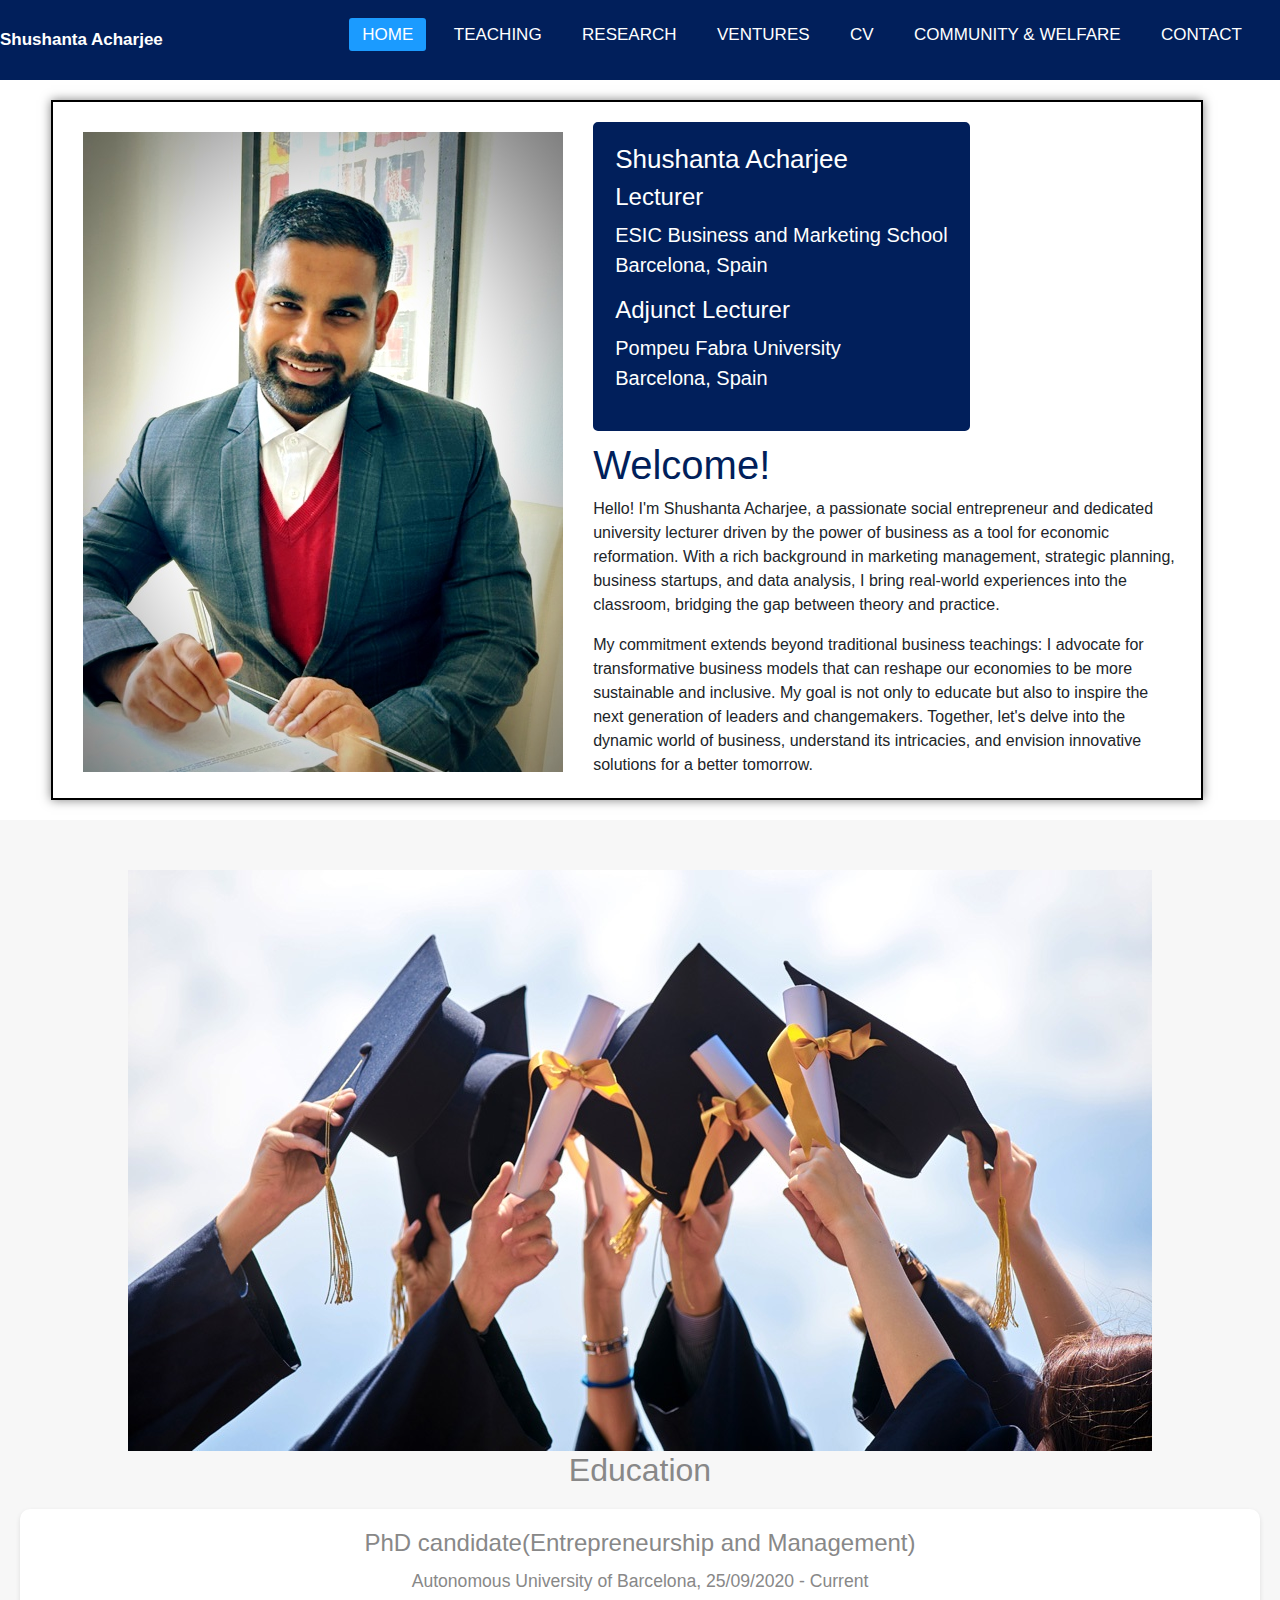
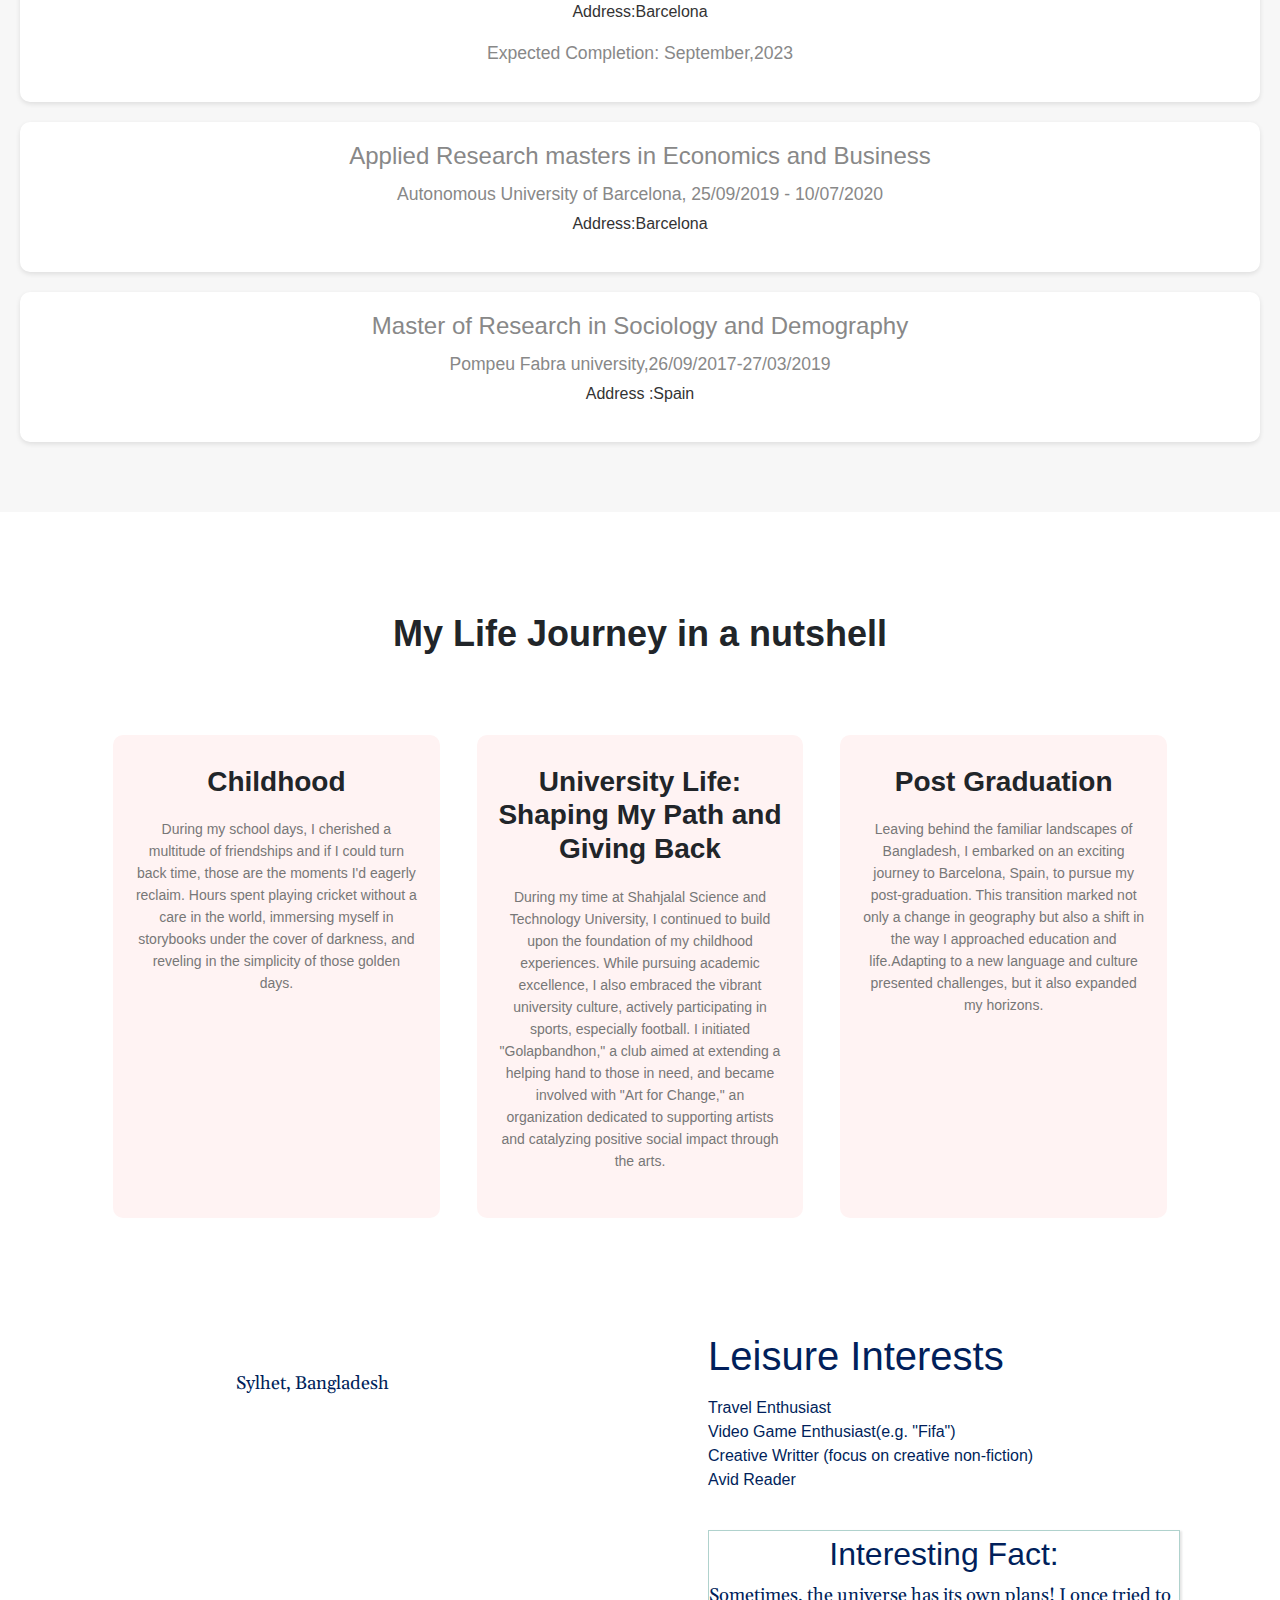
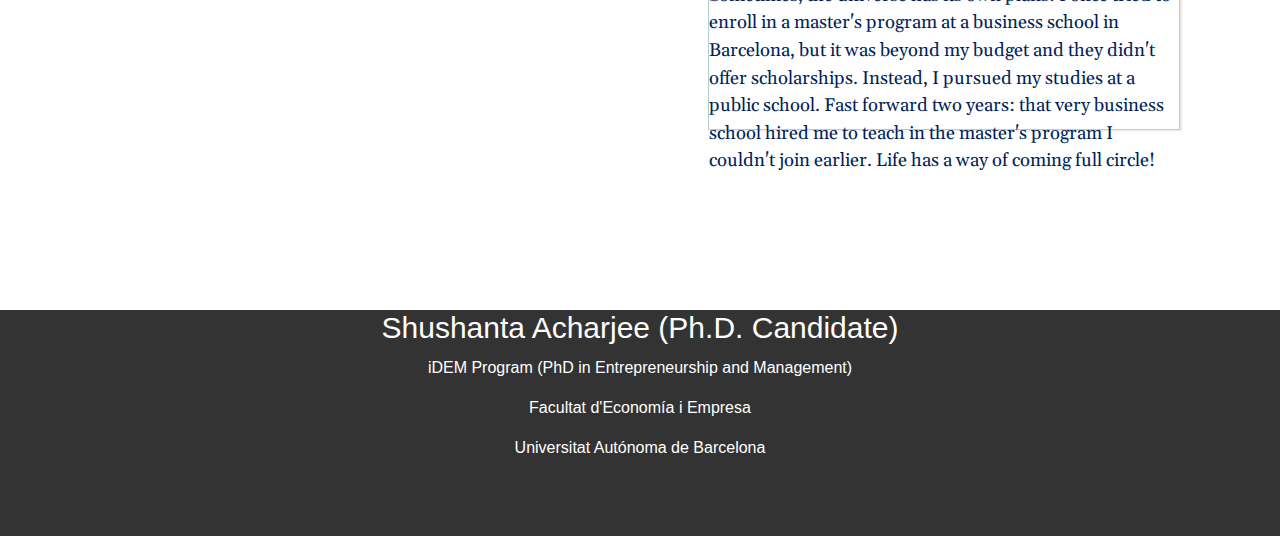
==== index.html @ a83ee779 "Update index.html" ====
<!DOCTYPE html>
<html lang="en">
<head>
    <meta charset="UTF-8">
    <meta name="viewport" content="width=device-width, initial-scale=1.0">
    <title>Shushanta Acharjee</title>
    <link rel="stylesheet" href="https://stackpath.bootstrapcdn.com/bootstrap/4.5.2/css/bootstrap.min.css">
    <link rel="stylesheet" href="style.css">
    <link rel="preconnect" href="https://fonts.googleapis.com">
    <link rel="preconnect" href="https://fonts.gstatic.com" crossorigin>
    <link href="https://fonts.googleapis.com/css2?family=Bona+Nova:ital@1&family=Gelasio:ital,wght@1,600&display=swap" rel="stylesheet">
<link rel="stylesheet" href="https://cdn.jsdelivr.net/npm/bootstrap@4.4.1/dist/css/bootstrap.min.css" integrity="sha384-Vkoo8x4CGsO3+Hhxv8T/Q5PaXtkKtu6ug5TOeNV6gBiFeWPGFN9MuhOf23Q9Ifjh" crossorigin="anonymous">
    <script src="https://kit.fontawesome.com/71258d5dfb.js" crossorigin="anonymous"></script>
</head>
<body>

     <nav>
         <input type="checkbox" id="check">
            <label for="check" class="checkbtn">
                <i class="fas fa-bars"></i>
            </label>
        <label class="logo">Shushanta Acharjee</label>
        <ul>
            <li><a class="active" href="#">HOME</a></li>
            <li><a href="teaching.html">TEACHING</a></li>
            <li><a href="research.html">RESEARCH</a></li>
            <li><a href="venture.html">VENTURES</a></li>
            <li><a href="cv.html">CV</a></li>
            <li><a href="community.html">COMMUNITY & WELFARE </a></li>
            <li><a href="contact.html">CONTACT</a></li>
        </ul>
    </nav>
    <section class="background-section">
      
      <div class="background-image">
        
      <img src="IMG_20230826_015116_767.jpg" >
    </div>
      <div class="background-text">
        <div class="intro-box">
          <h1>Shushanta Acharjee</h1>
          <div class="intro-box1">  <h2>Lecturer</h2>
            <p>ESIC Business and Marketing School<br>Barcelona, Spain</p></div>
            <div class="intro-box2">
              <h2>Adjunct Lecturer</h2>
            <p>Pompeu Fabra University<br>Barcelona, Spain</p>
            </div>
        
        </div>
    </div>
        <h1> <span>Welcome!</span> </h1>
        <p>Hello! I'm Shushanta Acharjee, a passionate social entrepreneur and dedicated university lecturer driven by the power of business as a tool for economic reformation. With a rich background in marketing management, strategic planning, business startups, and data analysis, I bring real-world experiences into the classroom, bridging the gap between theory and practice.
</p> <p>
          My commitment extends beyond traditional business teachings: I advocate for transformative business models that can reshape our economies to be more sustainable and inclusive. My goal is not only to educate but also to inspire the next generation of leaders and changemakers. Together, let's delve into the dynamic world of business, understand its intricacies, and envision innovative solutions for a better tomorrow.</p>
        
    </section>
     <section class="about">
      
      
    
    <section class="education-section">
        <div class="education-content">
          <div class="education-image">
            
            <img src="Graduation-061021.jpg" class="img-fluid" alt="Responsive image">
          </div>
          <div class="education-details">
            <h2>Education</h2>
            <div class="education-item">
                <h3>PhD candidate(Entrepreneurship and Management)</h3>
                <p class="education-details">Autonomous University of Barcelona, 25/09/2020 - Current</p>
                <p class="education-description">Address:Barcelona</Address></p>
                <p>Expected Completion: September,2023</p>
              </div>
            <div class="education-item">
              <h3>Applied Research masters in Economics and Business</h3>
              <p class="education-details">Autonomous University of Barcelona, 25/09/2019 - 10/07/2020</p>
              <p class="education-description">Address:Barcelona</p>
            </div>
            <div class="education-item">
              <h3>Master of Research in Sociology and Demography</h3>
              <p class="education-details">Pompeu Fabra university,26/09/2017-27/03/2019</p>
              <p class="education-description">Address :Spain</p>
            </div>
          </div>
        </div>
      </section>
     <section class="course">
        <h1>My Life Journey in a nutshell</h1>
        <p></p>
  
        <div class="row">
          <div class="course-col">
            <h3>Childhood</h3>
            <p>During my school days, I cherished a multitude of friendships and if I could turn back time, those are the moments I'd eagerly reclaim. Hours spent playing cricket without a care in the world, immersing myself in storybooks under the cover of darkness, and reveling in the simplicity of those golden days.</p>
          </div>
          <div class="course-col">
            <h3>University Life: Shaping My Path and Giving Back</h3>
            <p>During my time at Shahjalal Science and Technology University, I continued to build upon the foundation of my childhood experiences. While pursuing academic excellence, I also embraced the vibrant university culture, actively participating in sports, especially football. I initiated "Golapbandhon," a club aimed at extending a helping hand to those in need, and became involved with "Art for Change," an organization dedicated to supporting artists and catalyzing positive social impact through the arts.</p>
          </div>
          <div class="course-col">
            <h3>Post Graduation</h3>
            <p>Leaving behind the familiar landscapes of Bangladesh, I embarked on an exciting journey to Barcelona, Spain, to pursue my post-graduation. This transition marked not only a change in geography but also a shift in the way I approached education and life.Adapting to a new language and culture presented challenges, but it also expanded my horizons.</p>
          </div>
        </div>
    </section>   
      <section class="section1">
        <div class="leisure-image">
                    <figure>
            <img src="istockphoto-1483304260-612x612.jpg" alt="">
            <figcaption>Sylhet, Bangladesh </figcaption>
        </figure>
        </div>
       
        
        <div class="leisure-interest">
            <div class="container">
                <div class="row">
                  <div class="leisure-list">
                    <h1>Leisure Interests</h1>
                    <p>
                      <ol>
                        <li>Travel Enthusiast</li>
                        <li>Video Game Enthusiast(e.g. "Fifa")</li>
                        <li>Creative Writter (focus on creative non-fiction)</li>

                        <li>Avid Reader</li>
                    </ol>
                    </p>
                    
                  
                  </div>
                    
                </div>
                <div class="row">
                    <div class="interesting-fact">
                        <h2>Interesting Fact:</h2>
                        <p>

Sometimes, the universe has its own plans!
I once tried to enroll in a master's program at a business school in Barcelona, but it was beyond my budget and they didn't offer scholarships. Instead, I pursued my studies at a public school. Fast forward two years: that very business school hired me to teach in the master's program I couldn't join earlier. Life has a way of coming full circle!</p>
                    </div>
                </div>
            </div>
        </div>

    </section>
  <footer>
    <div>
        <h1>Shushanta Acharjee (Ph.D. Candidate)</h1>
        <div class="footer-text">
            <p>iDEM Program (PhD in Entrepreneurship and Management)</p>
            <p>Facultat d'Economía i Empresa</p>  
            <p>Universitat Autónoma de Barcelona</p> 
            <p></p>
        </div>
        <div class="footer-icon">
            <a href="https://www.facebook.com/susanto.acharjee"><i class="fab fa-facebook"></i></a>
            <a href="#"><i class="fab fa-instagram"></i></a>
            <a href="https://twitter.com/shushantaA60070?t=M2-MYhTbvVpZzKh-IruY0Q&s=08"><i class="fab fa-twitter"></i></a>
            <a href="https://www.linkedin.com/in/shushanta-acharjee-47b461118/"><i class="fab fa-linkedin"></i></a>
        </div>
    </div>
</footer>

      
</body>
</html>
---- style.css ----
*{
  padding: 0;
  margin: 0;
  text-decoration: none;
  list-style: none;
  box-sizing: border-box;
}
body{
  font-family: montserrat;
}

.leisure-image figcaption {
  font-family: 'Gelasio', serif; font-size: 1.15em; color: #011f5b;
}
nav{
  background:  #011f5b;
  height: 80px;
  width: 100%;

}
label.logo{
  color: white;
  font-size: 17px;
  line-height: 80px;
  padding-left: 0 80px ;
  font-weight: bold;


}
nav ul{
  float: right;
  margin-right: 20px;
}
nav ul li{
  display: inline-block;
  line-height: 70px;
  margin:0 5px;
}
nav ul li a{
  color: white;
  font-size: 17px;
  padding: 7px 13px ;
  border-radius: 3px;
  text-transform: uppercase;
}
a.active,a:hover{
  background: #1b9bff;
  transition: .5s;

}
.checkbtn{
  font-size: 30px;
  color: white;
  float: right;
}
.checkbtn{
  font-size: 30px;
  color: white;
  float: right;
  line-height: 80px;
  margin-right: 40px;
  cursor: pointer;
  display: none;
}
#check{
  display: none;

}
@media (max-width: 952px){
  label.logo{
      font-size: 18px;
      padding-left: 13px;
  }
  nav ul li a{
      font-size: 16px;
      
  }
}
@media (max-width:858px){
.checkbtn{
  display: block;

}
ul{
  position: fixed;
  width: 100%;
  height: 100vh;
  background: #2c3e50;
  top: 80px;
  left: -100%;
  text-align: center;
  transform: all .5s;

}

nav ul li{
  display: block;

}
nav ul li a{
  font-size: 20px;

}
a:hover,a.active{
  background: none;
  color: #0082e6;
}
#check:checked ~ul{
  left:0;
}

}

.background-section {
max-width: 90%;
height: 700px;
padding: 20px;
margin: 0% 4%;
margin-top: 20px;
margin-bottom: 20px;
box-shadow: 0px 0px 10px rgba(0, 0, 0, 0.5);
border: 2px solid black;
}
.background-text{
padding-left: 10px;
margin-left: 10px;
font-size: 24px;
  font-family:Arial, Helvetica, sans-serif;
}
span{
color: #011f5b;
}
.background-image{
float: left;
padding: 10px;
padding-right: 30px;
}
.background-image img{
max-width: 100%;
height: auto;
}
.cv-button {
margin-top: 20px;
display: inline-block;
margin-left: 150px;
padding: 10px 20px;
background-color: #1b9bff;
color: white;
border: none;
border-radius: 5px;
font-size: 16px;
text-decoration: none;
transition: background-color 0.3s ease-in-out;
}
.container1{
display: flex;
flex-direction: column;
align-items: center;
}

.cv-button:hover {
background-color: #1470c8;
}
@media(max-width: 860px){
.background-image{
  float: none;
  display: flex;
  justify-content: center;
  align-items: center;
  margin-left: 50px;
}
.background-section {
  height: auto;
}
  .background-image img{
width: 900px;

}
.cv-button{
  display: inline-block;
  margin: 0 auto;
}
.background-text p{
  font-size: 18px;
}
.background-text h1{
  font-size: 21px;
}
}
.course{
  width: 80%;
  margin: auto;
  text-align: center;
  padding-top: 100px;
}
.course h1{
  font-size: 36px;
  font-weight: 600;
}
.course p{
  color: #777;
  font-size: 14px;
  font-weight: 300;
  line-height: 22px;
  padding: 10px;
}
.row{
  margin-top: 5%;
  display: flex;
  justify-content: space-between;

}
.course-col{
  flex-basis: 31%;
  background: #fff3f3;
  border-radius: 10px;
  margin-bottom: 5%;
  padding: 20px 12px;
  box-sizing: border-box;
  transition: 0.5s;
}
.course-col h3{
  text-align: center;
  font-weight: 600;
  margin: 10px 0;
}
.course-col:hover{
  box-shadow: 0 0 20px 0px rgba(0,0,0,0.2);

}

@media(max-width: 700px){
  .row{
    flex-direction: column;
  }
}


/* Style the education section */
.education-section {
  background-color: #f7f7f7;
  padding: 50px 0;
  text-align: center;
}

.education-item {
  background-color: #ffffff;
  border-radius: 10px;
  box-shadow: 0 2px 5px rgba(0, 0, 0, 0.1);
  margin: 20px;
  padding: 20px;
}

.education-item h3 {
  font-size: 1.5rem;
  margin-bottom: 10px;
}

.education-details {
  font-size: 1.1rem;
  color: #888;
  margin-bottom: 5px;
}

.education-description {
  font-size: 1rem;
  color: #333;
}

@media screen and (max-width: 768px) {
  .education-content {
    flex-direction: column;
    align-items: center;
  }

 


.education-details {
  text-align: center;
}
}
.section1 {
background-image: url(bg.1.png);
background-position: relative;
background-size: cover;
height: 600px;
}

.leisure-interest {
float: right;
width: 40%;
color: #011f5b;
margin-top: 20px;
padding: 20px;
margin-right: 80px;
}

.leisure-image {
width: 624px;
height: 386px;
float: left;
margin-top: 60px;
/*overflow: hidden;*/
text-align: center;
}

.leisure-image img {
width: 100%;
height: auto;
padding-right: 20px;
margin: 20px;
}

.interesting-fact {
color: #011f5b;
background: transparent;
border: 1px solid #b0d2cd;
width: 600px;
height: 200px;
box-sizing: border-box;
box-shadow: 2px 1px 2px rgba(0, 0, 0, 0.1);
}

.interesting-fact h2 {
text-align: center;
margin-top: 4px;
}

.interesting-fact p {
font-family: 'Gelasio', serif;
font-size: 1.15em;
}

@media (max-width: 768px) {
.leisure-image {
  width: 100%;
  height: auto;
  margin-top: 20px;
}

.leisure-image img {
  width: 100%;
  height: auto;
  padding-right: 0;
  margin: 0;
}

.leisure-interest {
  width: 100%;
  float: none;
  margin-top: 20px;
  padding: 20px;
  margin-right: 0;
}
.leisure-list{
  width: 100%;
  margin-top: 20px;
  padding: 20px;
  height: auto;
}
.leisure-list ul li{
  font-size: 24px;
}



.interesting-fact {
  width: 400px;
  margin-top: 20px;
  padding: 20px;
  height:auto;
}
}
/* Add your existing CSS here */

/* Media queries for responsiveness */
@media screen and (max-width: 768px) {
.section1 {
    height: auto;
}

.leisure-interest {
    float: none;
    width: 100%;
    margin: 20px 0;
    padding: 10px;
}

.leisure-image {
    float: none;
    width: 100%;
    margin-top: 20px;
    text-align: center;
}

.leisure-image img {
    width: 100%;
    height: auto;
}
.leisure-list{
  height: 200px;
  width: 100%;
  display: block;
}


.interesting-fact {
    width: 100%;
    height: auto;
}
}
.about-me{
width: 100%;
}
.about-me h1{
text-align: center;
font-size: 40px;
color:#2b9ec2;
text-transform: uppercase;
letter-spacing: 1.5px;
margin-top: 50px;
}
.about-me h1::after{
content: "";
height: 5px;
width: 200px;
background-color: #1470c8;
border-radius: 10px;
display: block;
margin:auto;
}
.wrapper{
padding: 0px 60px;

}
.content{
width: 60%;
float: left;
text-align:left;
padding: 0px 30px;
}
.image-section{
width: 40%;
float: right;
padding: 0px 30px;
}
.image-section img{
max-width: 100%;
height: auto;
}
.content .button{
margin-top: 40px;
margin-bottom: 50px;
}
.content .button a{
color: #fff;
background-color: #2b9ec2;
border: 1px solid #2b9ec2;
padding: 10px 35px;
text-decoration: none;
letter-spacing: 1px;
font-size: 22px;
text-transform: uppercase;

}
.content .button a:hover{
background-color: #fff;
color: #2b9ec2;
}

.content h3{

letter-spacing: 1px;

}

@media screen and (max-width:900px) {
.about-me{
  width: 100%;
  padding-top: 20px
}
.about-me h1{
  font-size: 32px;
}
.content{
  width: 100%;
  float: none;
}
.content .button{
  margin-top: 30px;
  text-align: center;
}
.content .button a{
  padding: 8px 25px;
   font-size: 10px;
}
.image-section{
  float: none;
  width: 100%;
}
 .content h3{
  font-size: 24px;
  text-align:left;
  
  font-size: 1rem;
  font-weight:normal;
}
}
footer{
width: 100%;
background-color: #333;
margin-top: 40px;

}
footer h1{
font-size: 30px;
text-align: center;
color: white;
margin-top: 30px;
}
.footer-text p{
text-align: center;
color: white;
margin-top: 10px;
}
.footer-icon{
align-items: center;
margin:0 auto;
position: relative;
margin-left: 42%;

}
.footer-icon i{
  font-size: 40px;
  color: #fff;
  position: relative;
  padding-right: 10px;
}
.footer-icon i:hover {
color: #ff9900; /* Change the color on hover */
}
@media(max-width:768px) {
.footer-icon{
  padding-right: 2px;
  margin-left: 30%;
  
} 
  footer h1{
      font-size:27px;
      margin-left:6px;
  }
.footer-text p{
  font-size: 20px;
}
}
.intro-box {
  position: relative;
  display: inline-block;
  padding: 20px;
  background-color:#011f5b;
  border: 2px solid #011f5b;
  border-radius: 5px;
  font-size: 24px;
  color: #fff;
  max-width:100%;
  overflow: hidden;
  white-space: normal;
  transform-origin: right center;
  animation: slide-in 2s ease-in-out forwards;
}
.intro-box h1{
  font-size: 26px;
}
.intro-box p{
  font-size: 20px;
}
.intro-box h2{
  font-size: 24px;
}

@keyframes slide-in {
  0% {
    transform: translateX(80%);
  }
  100% {
    transform: translateX(0);
  }
}
@media screen and (max-width:768px){
  .intro-box{
    padding: 4px 20px;
     z-index: -1;
     height: 200px;
    ;
  }

  .intro-box h1{
    font-size: 22px;
  }
  .intro-box p{
    font-size: 18px;
  }
  .intro-box h2{
    font-size: 20px;
  }
}
.background-image img:hover{
  opacity: 80%;
}
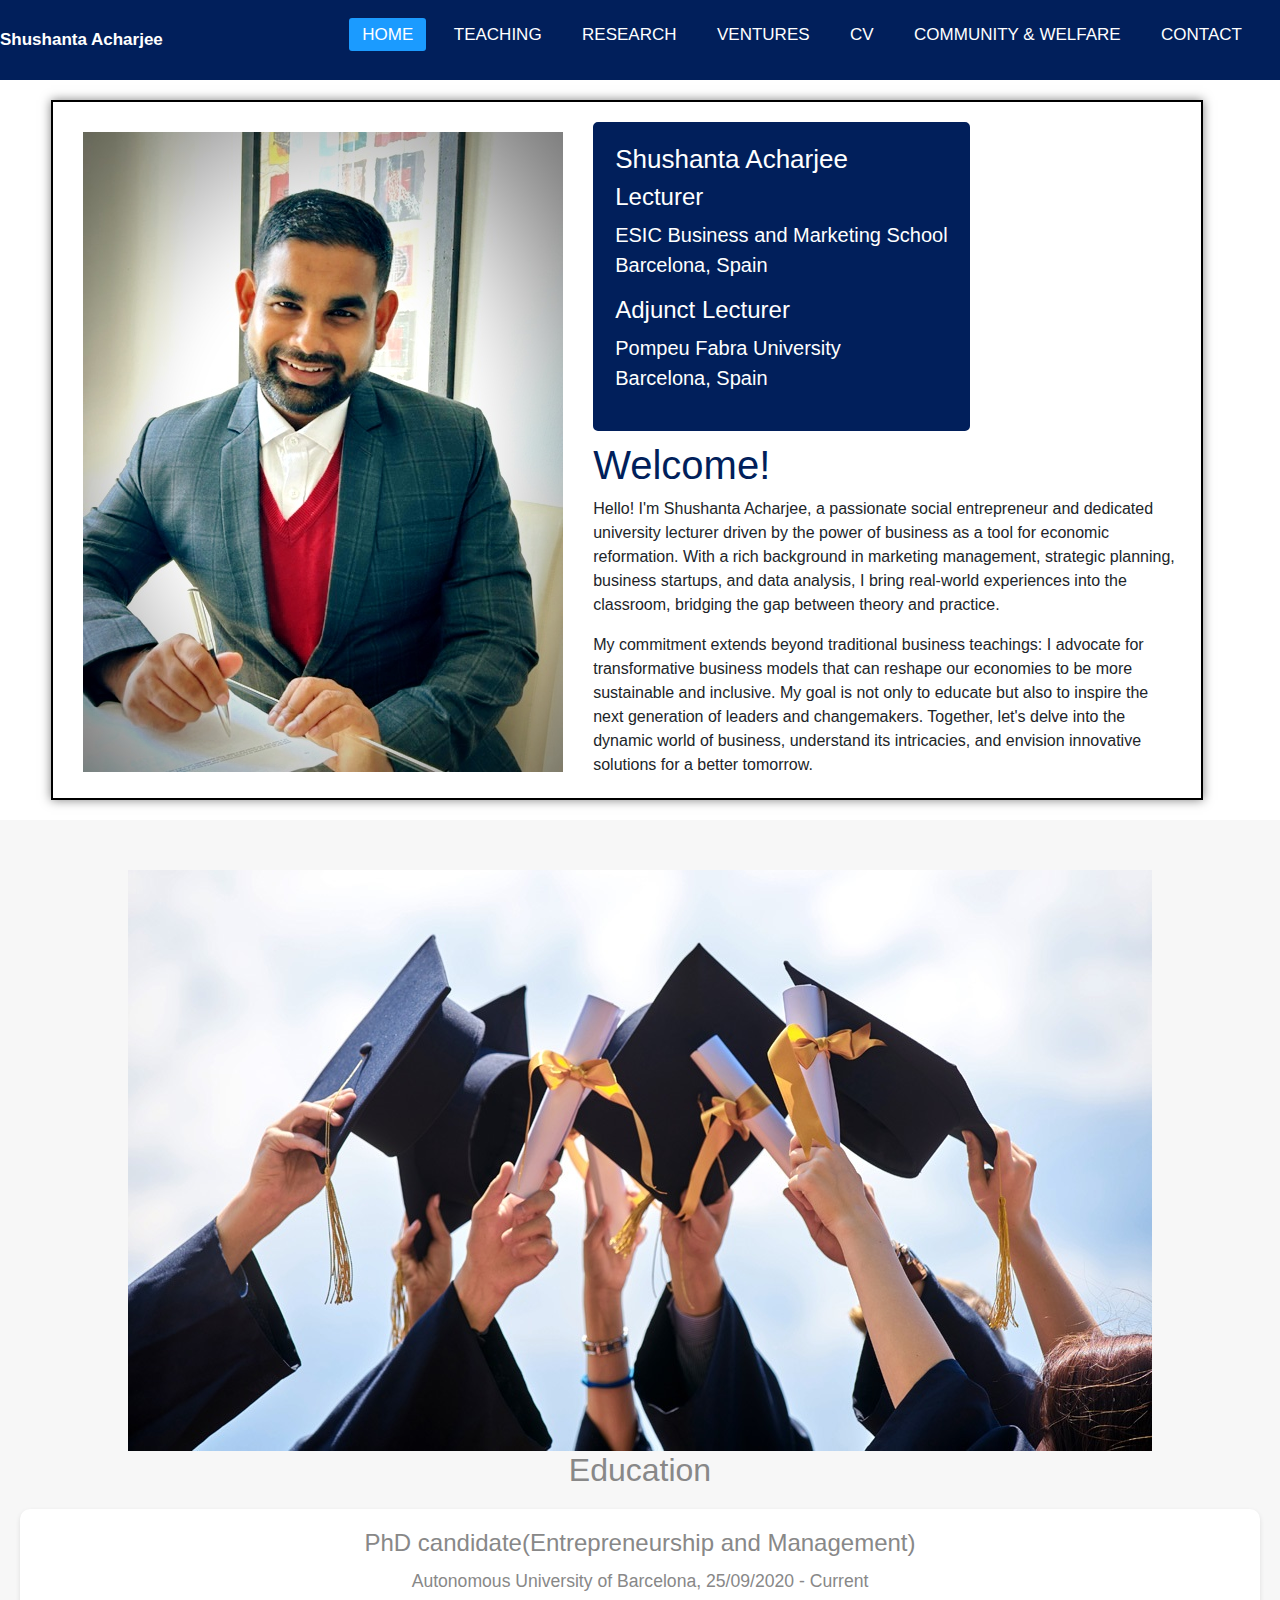
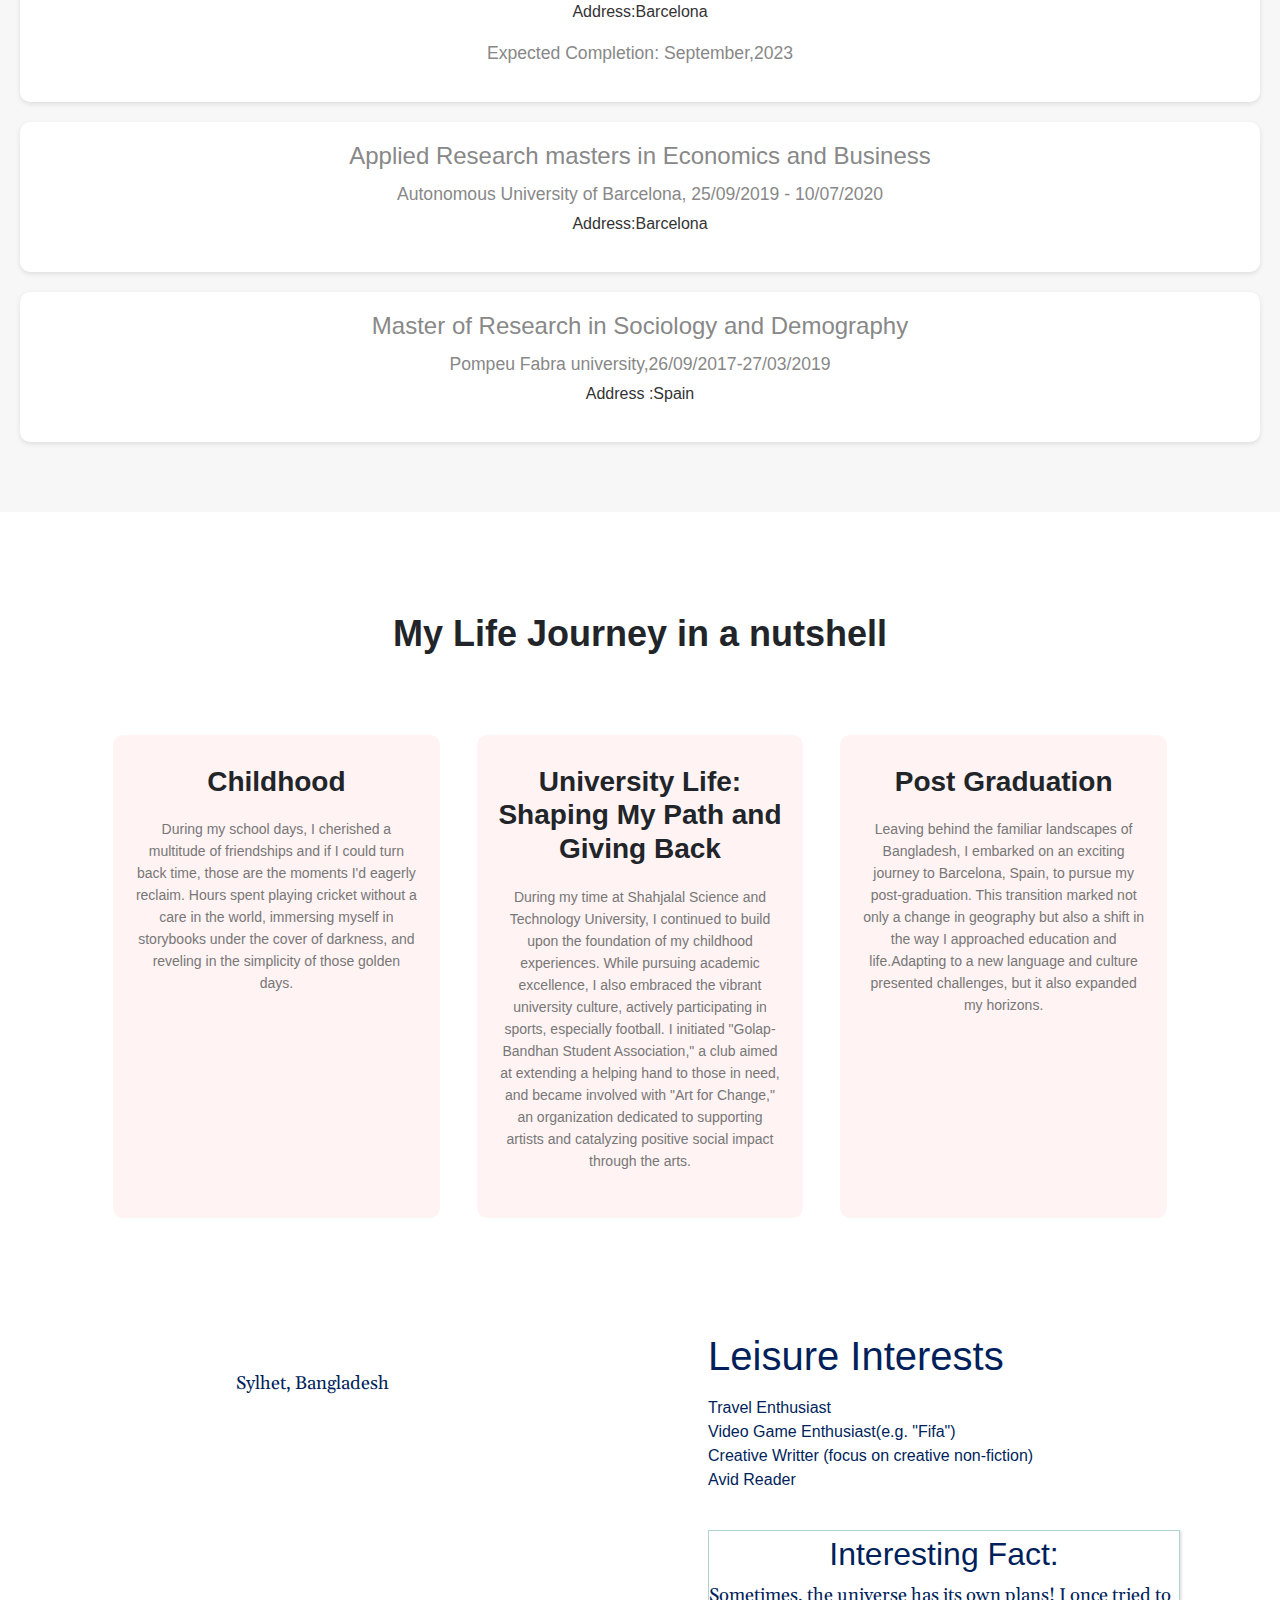
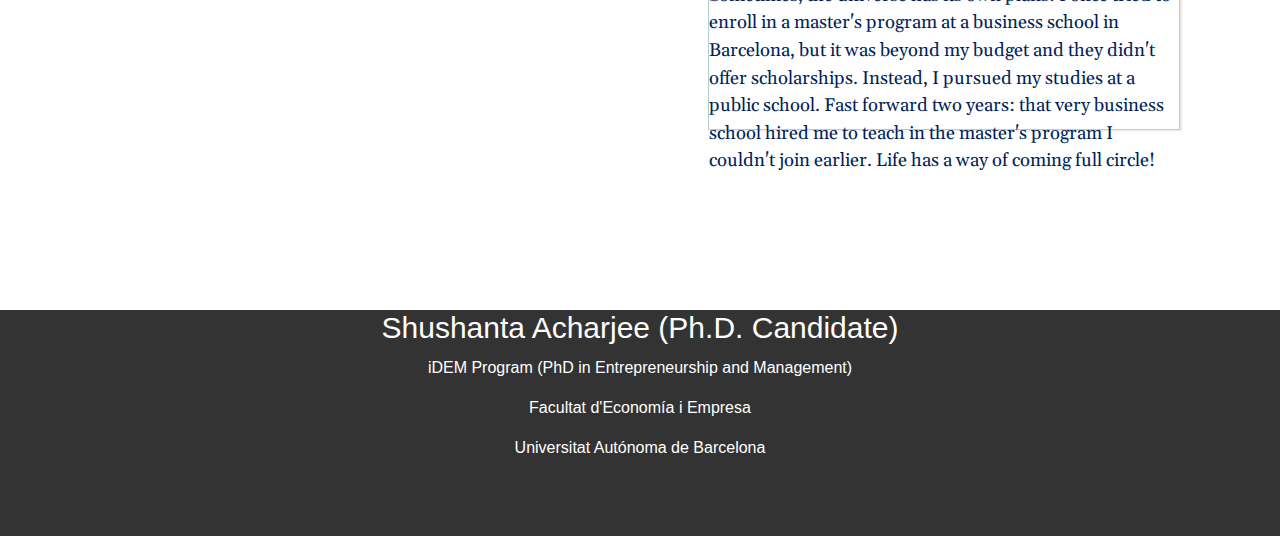
==== commit a14e0e60: "Update index.html" ====
--- a/index.html
+++ b/index.html
@@ -96,7 +96,7 @@
           </div>
           <div class="course-col">
             <h3>University Life: Shaping My Path and Giving Back</h3>
-            <p>During my time at Shahjalal Science and Technology University, I continued to build upon the foundation of my childhood experiences. While pursuing academic excellence, I also embraced the vibrant university culture, actively participating in sports, especially football. I initiated "Golapbandhon," a club aimed at extending a helping hand to those in need, and became involved with "Art for Change," an organization dedicated to supporting artists and catalyzing positive social impact through the arts.</p>
+            <p>During my time at Shahjalal Science and Technology University, I continued to build upon the foundation of my childhood experiences. While pursuing academic excellence, I also embraced the vibrant university culture, actively participating in sports, especially football. I initiated "Golap-Bandhan Student Association," a club aimed at extending a helping hand to those in need, and became involved with "Art for Change," an organization dedicated to supporting artists and catalyzing positive social impact through the arts.</p>
           </div>
           <div class="course-col">
             <h3>Post Graduation</h3>
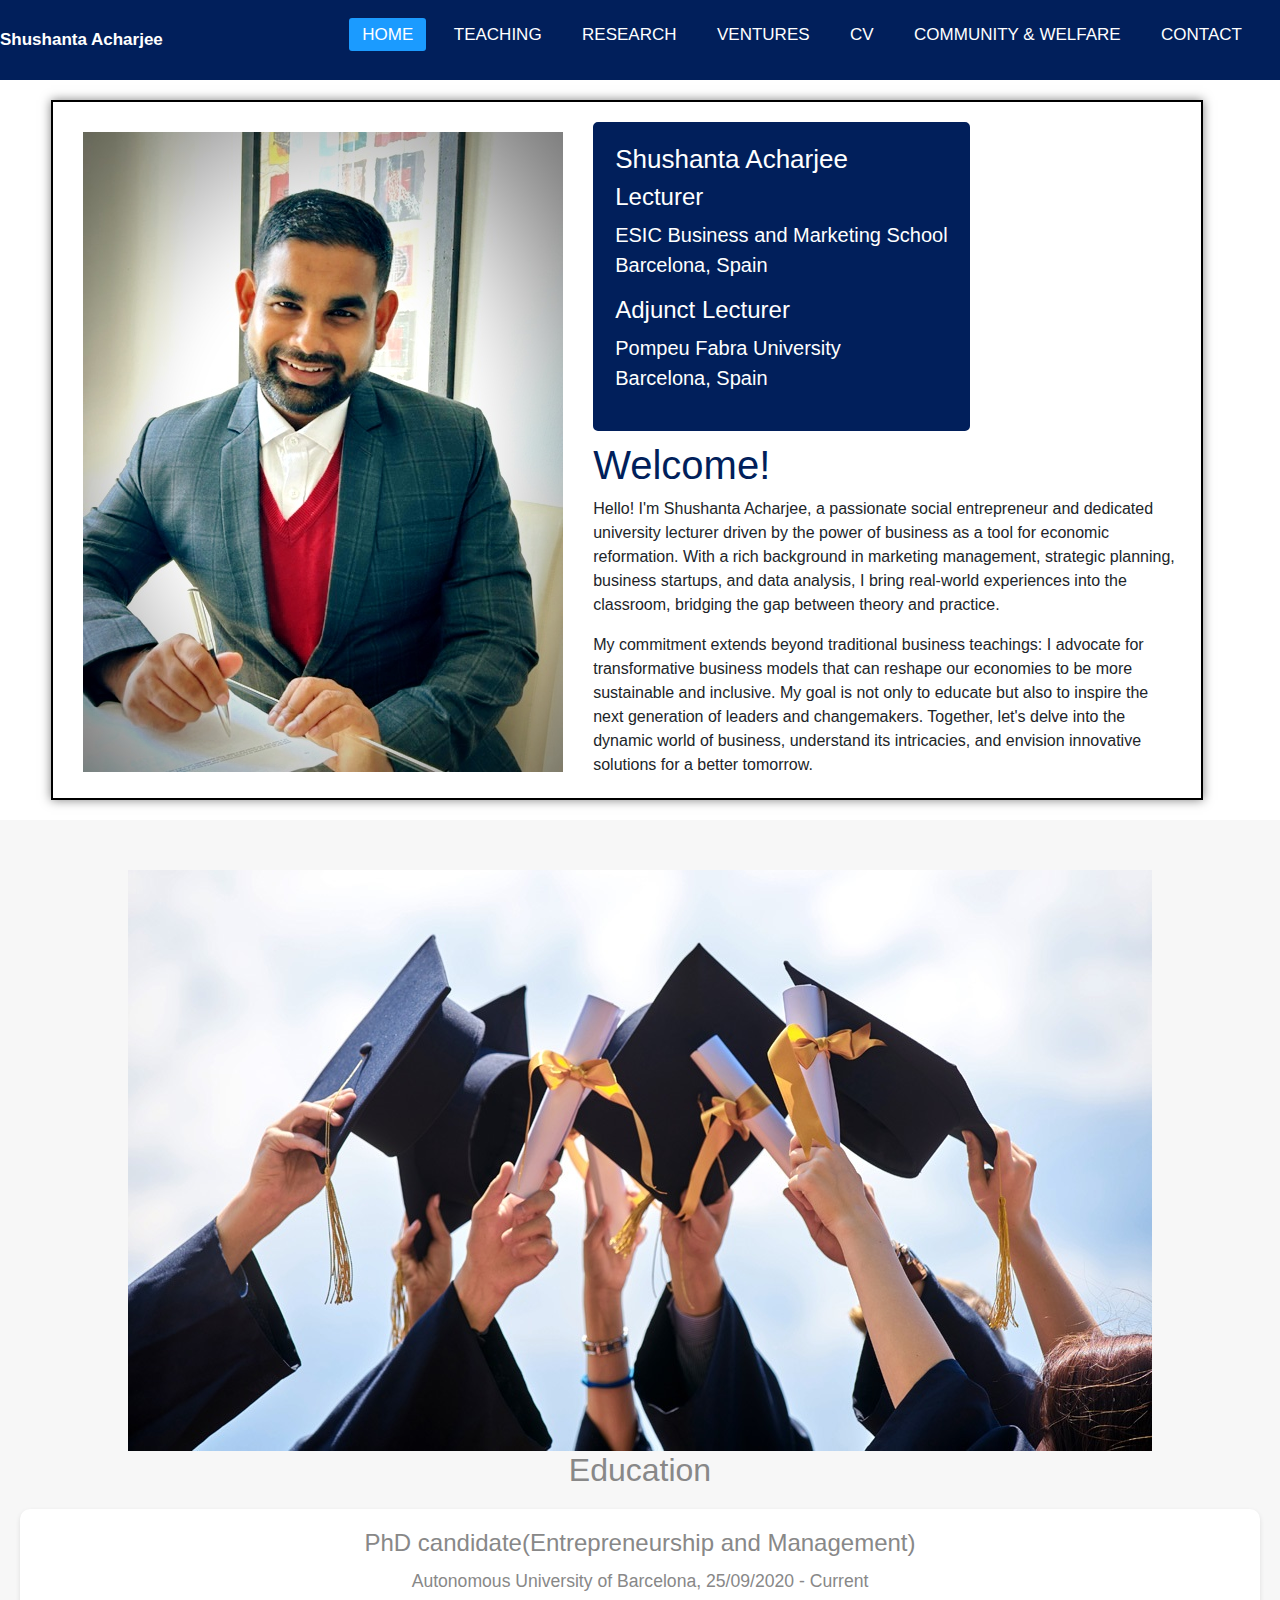
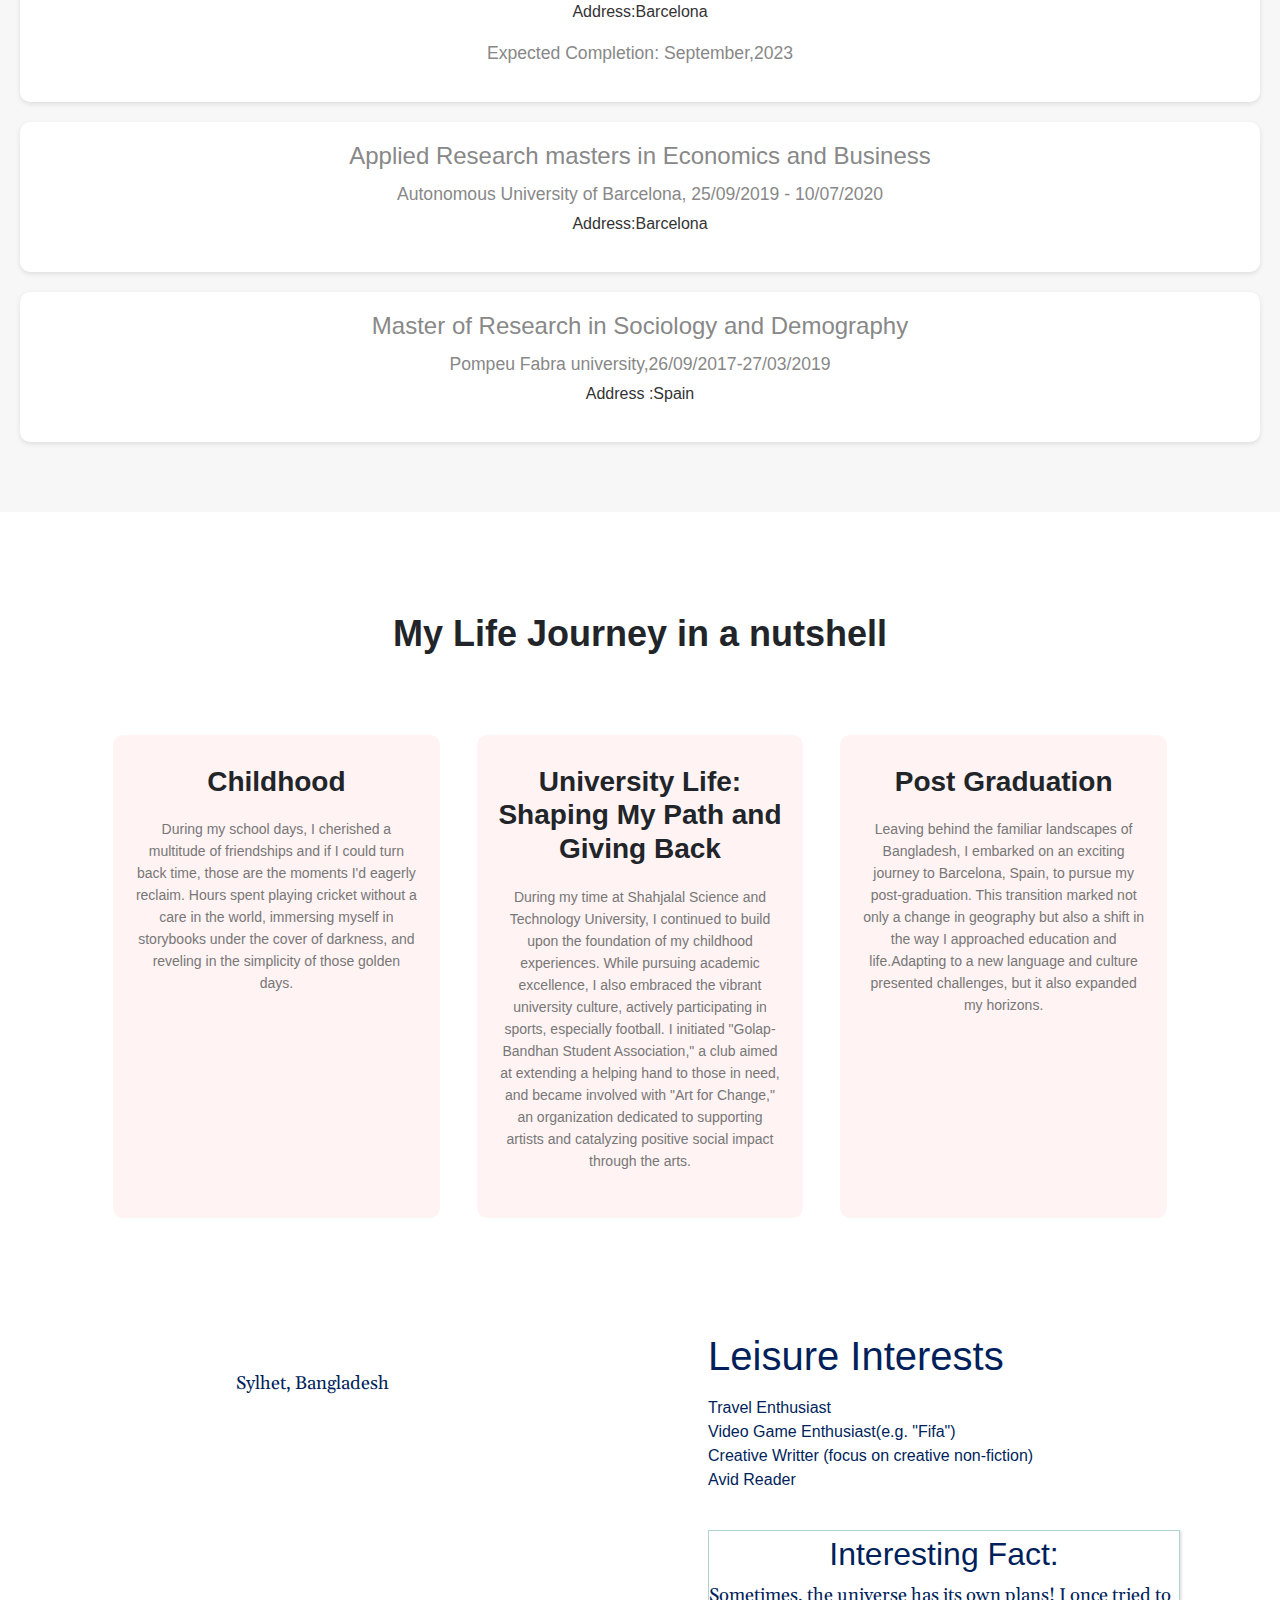
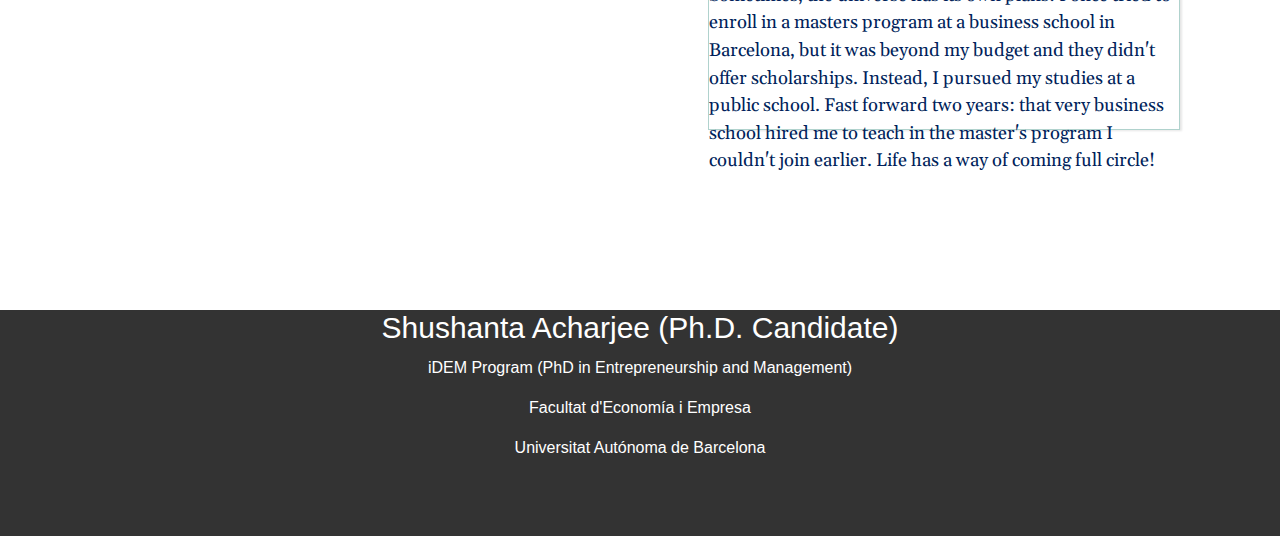
==== commit 738c5b91: "Update index.html" ====
--- a/index.html
+++ b/index.html
@@ -138,7 +138,7 @@
                         <p>
 
 Sometimes, the universe has its own plans!
-I once tried to enroll in a master's program at a business school in Barcelona, but it was beyond my budget and they didn't offer scholarships. Instead, I pursued my studies at a public school. Fast forward two years: that very business school hired me to teach in the master's program I couldn't join earlier. Life has a way of coming full circle!</p>
+I once tried to enroll in a masters program at a business school in Barcelona, but it was beyond my budget and they didn't offer scholarships. Instead, I pursued my studies at a public school. Fast forward two years: that very business school hired me to teach in the master's program I couldn't join earlier. Life has a way of coming full circle!</p>
                     </div>
                 </div>
             </div>
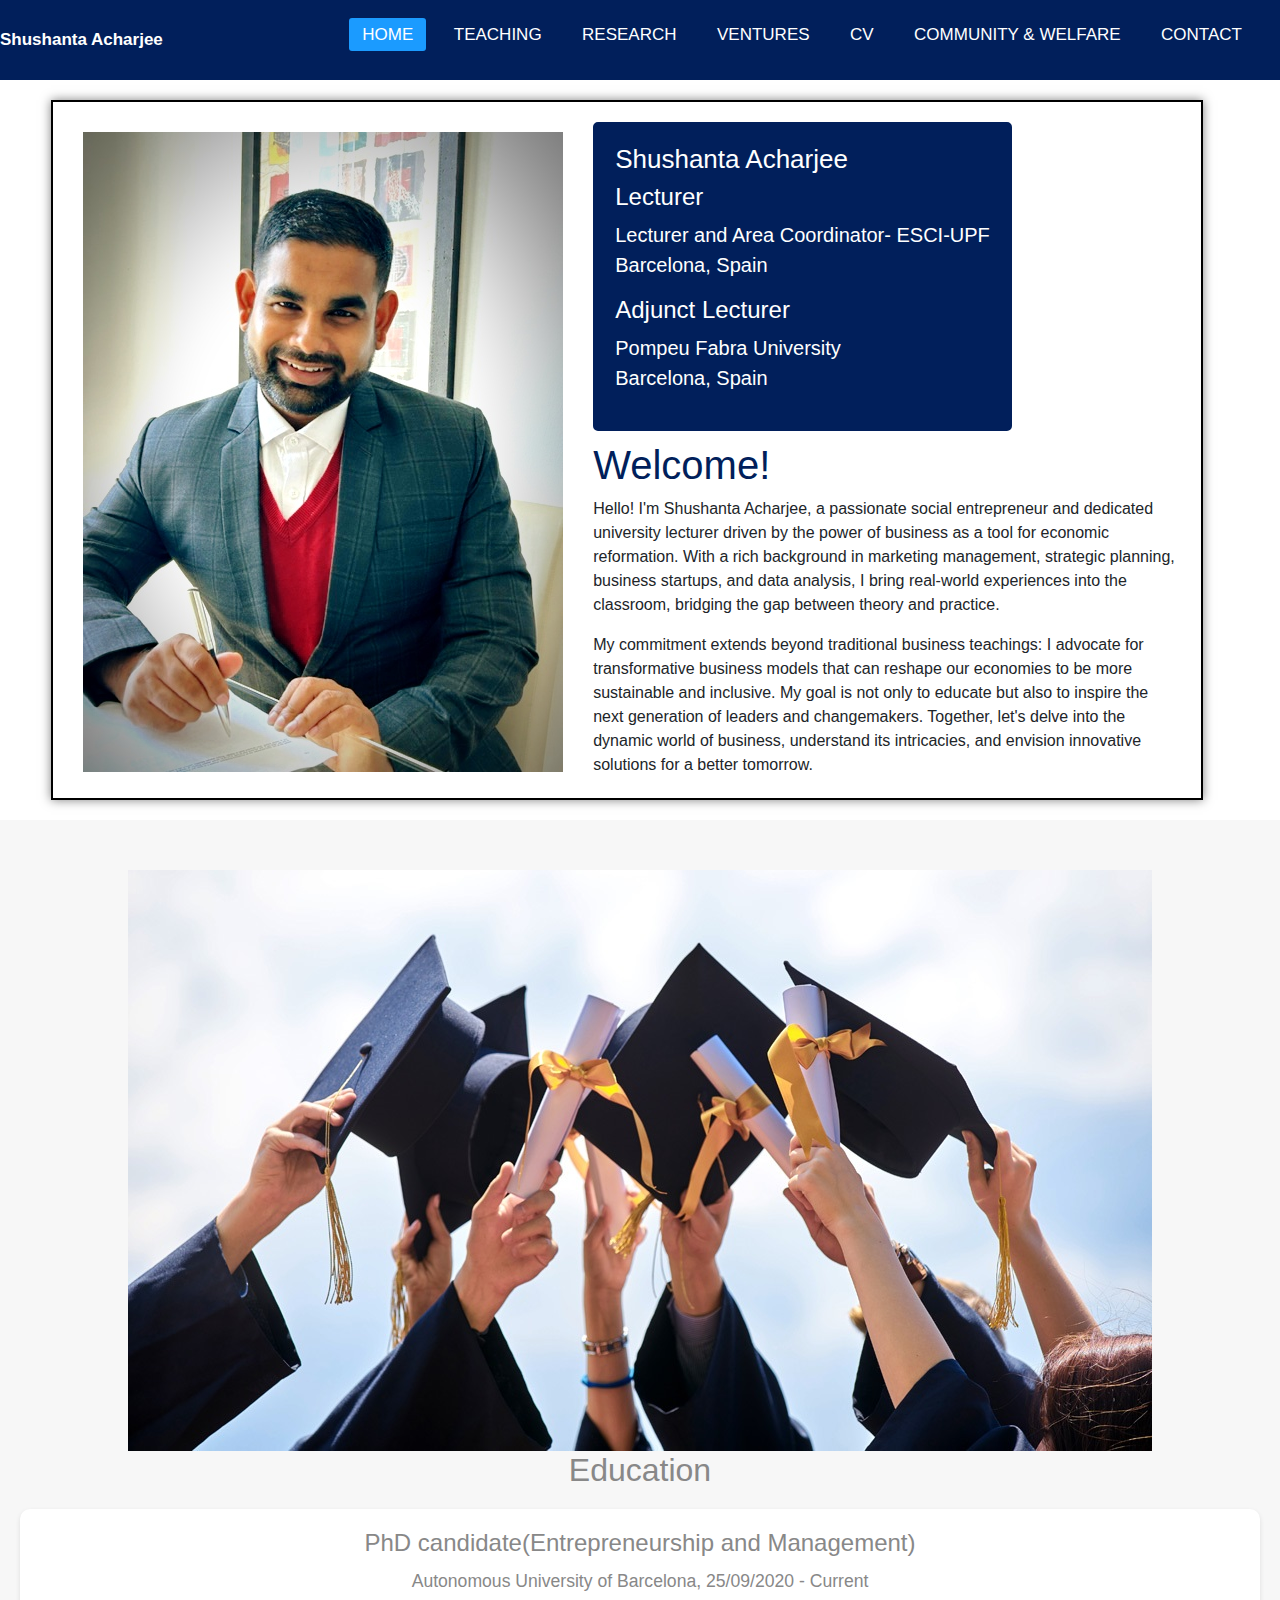
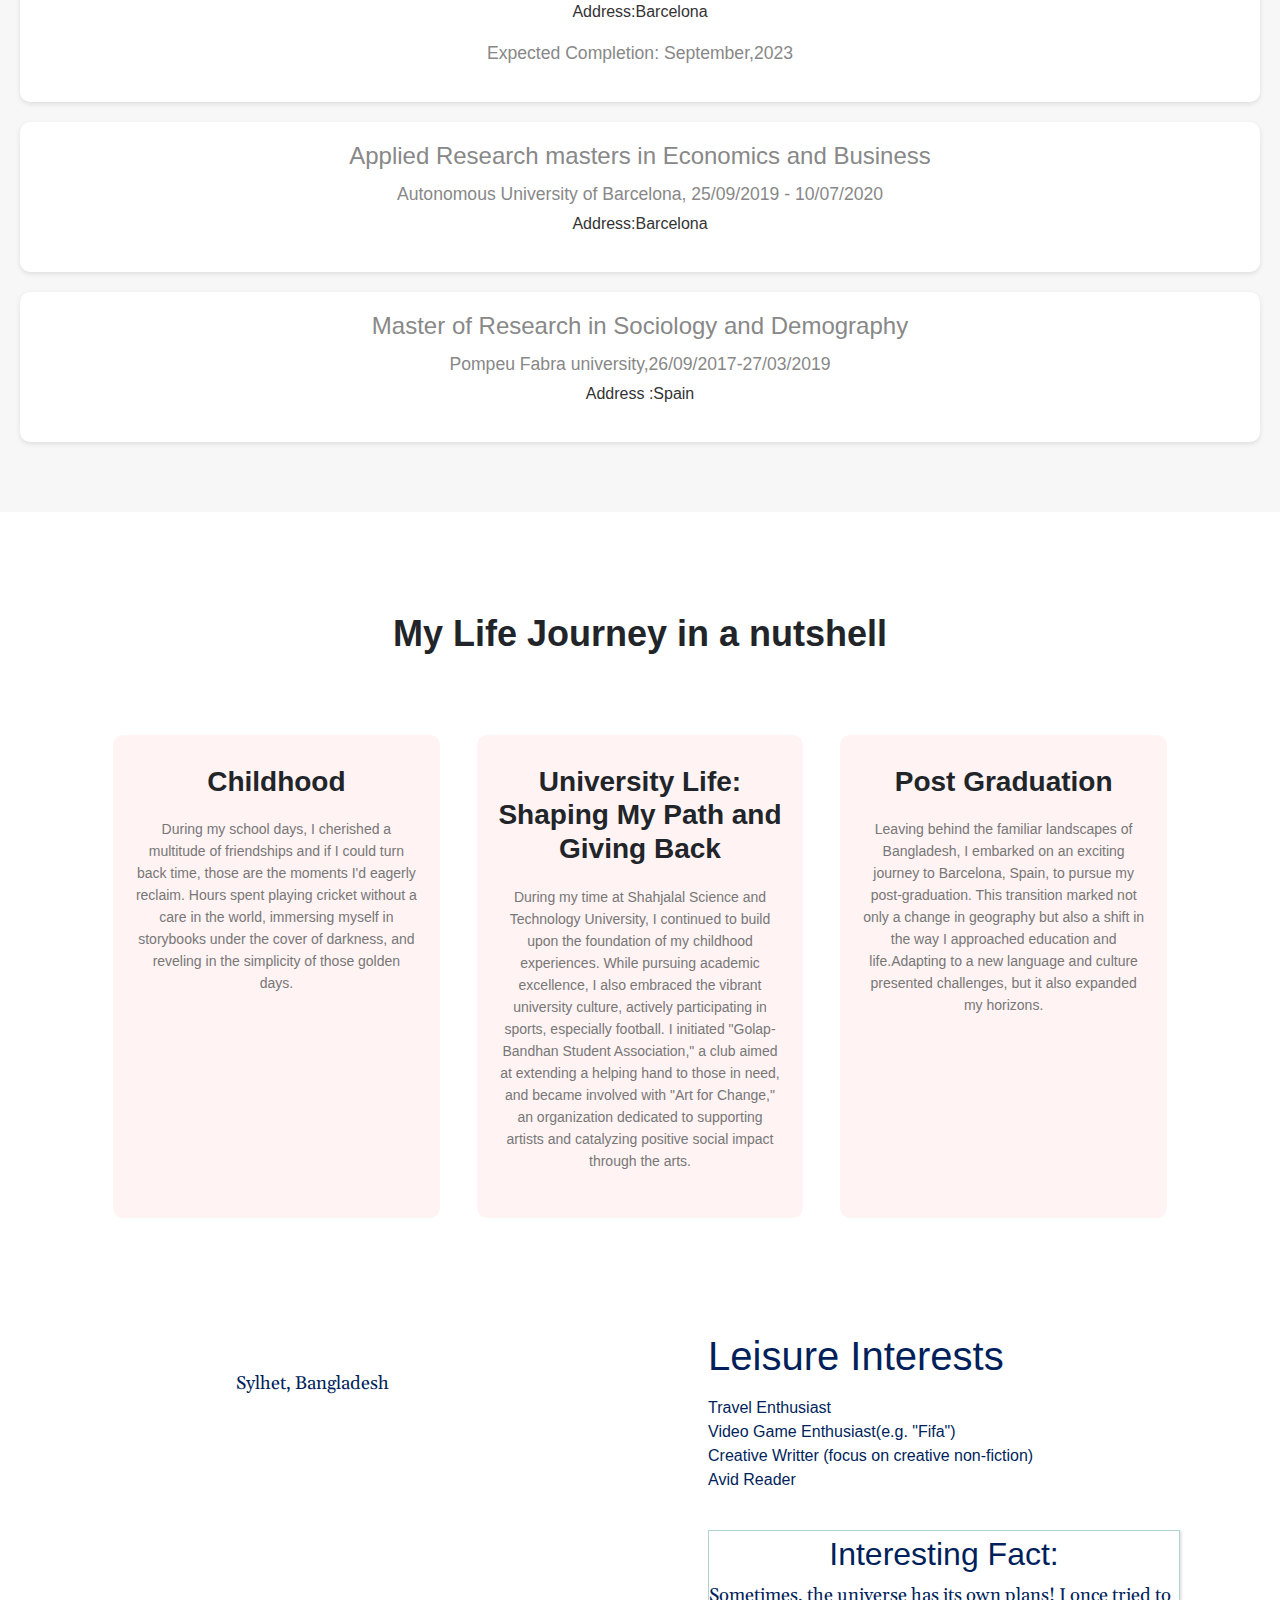
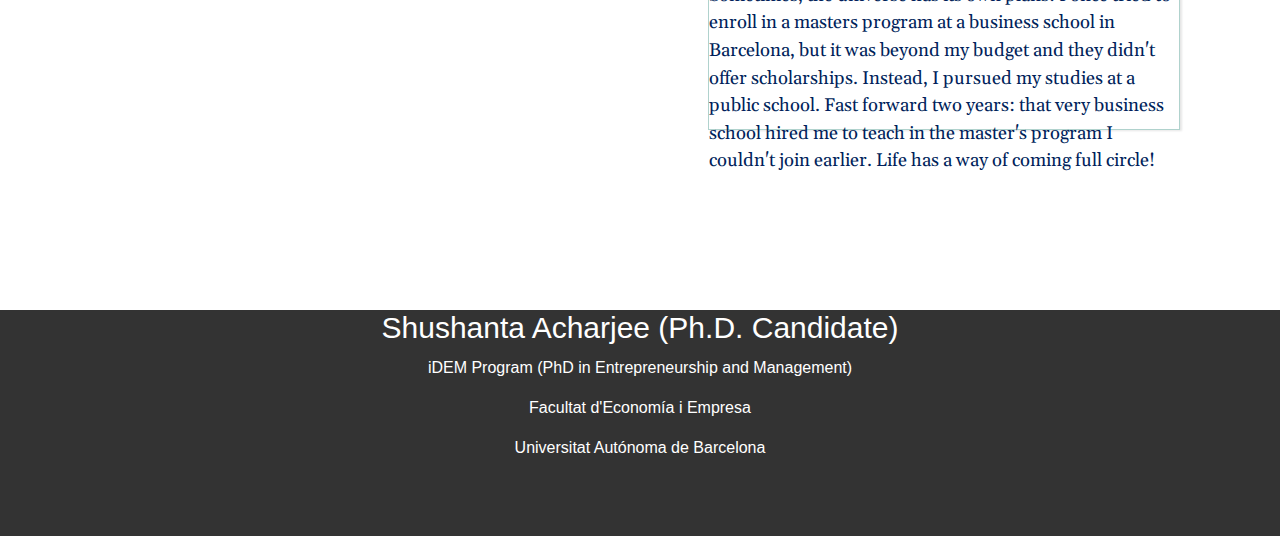
==== commit ae810b08: "Update index.html" ====
--- a/index.html
+++ b/index.html
@@ -40,7 +40,7 @@
         <div class="intro-box">
           <h1>Shushanta Acharjee</h1>
           <div class="intro-box1">  <h2>Lecturer</h2>
-            <p>ESIC Business and Marketing School<br>Barcelona, Spain</p></div>
+            <p>Lecturer and Area Coordinator- ESCI-UPF<br>Barcelona, Spain</p></div>
             <div class="intro-box2">
               <h2>Adjunct Lecturer</h2>
             <p>Pompeu Fabra University<br>Barcelona, Spain</p>
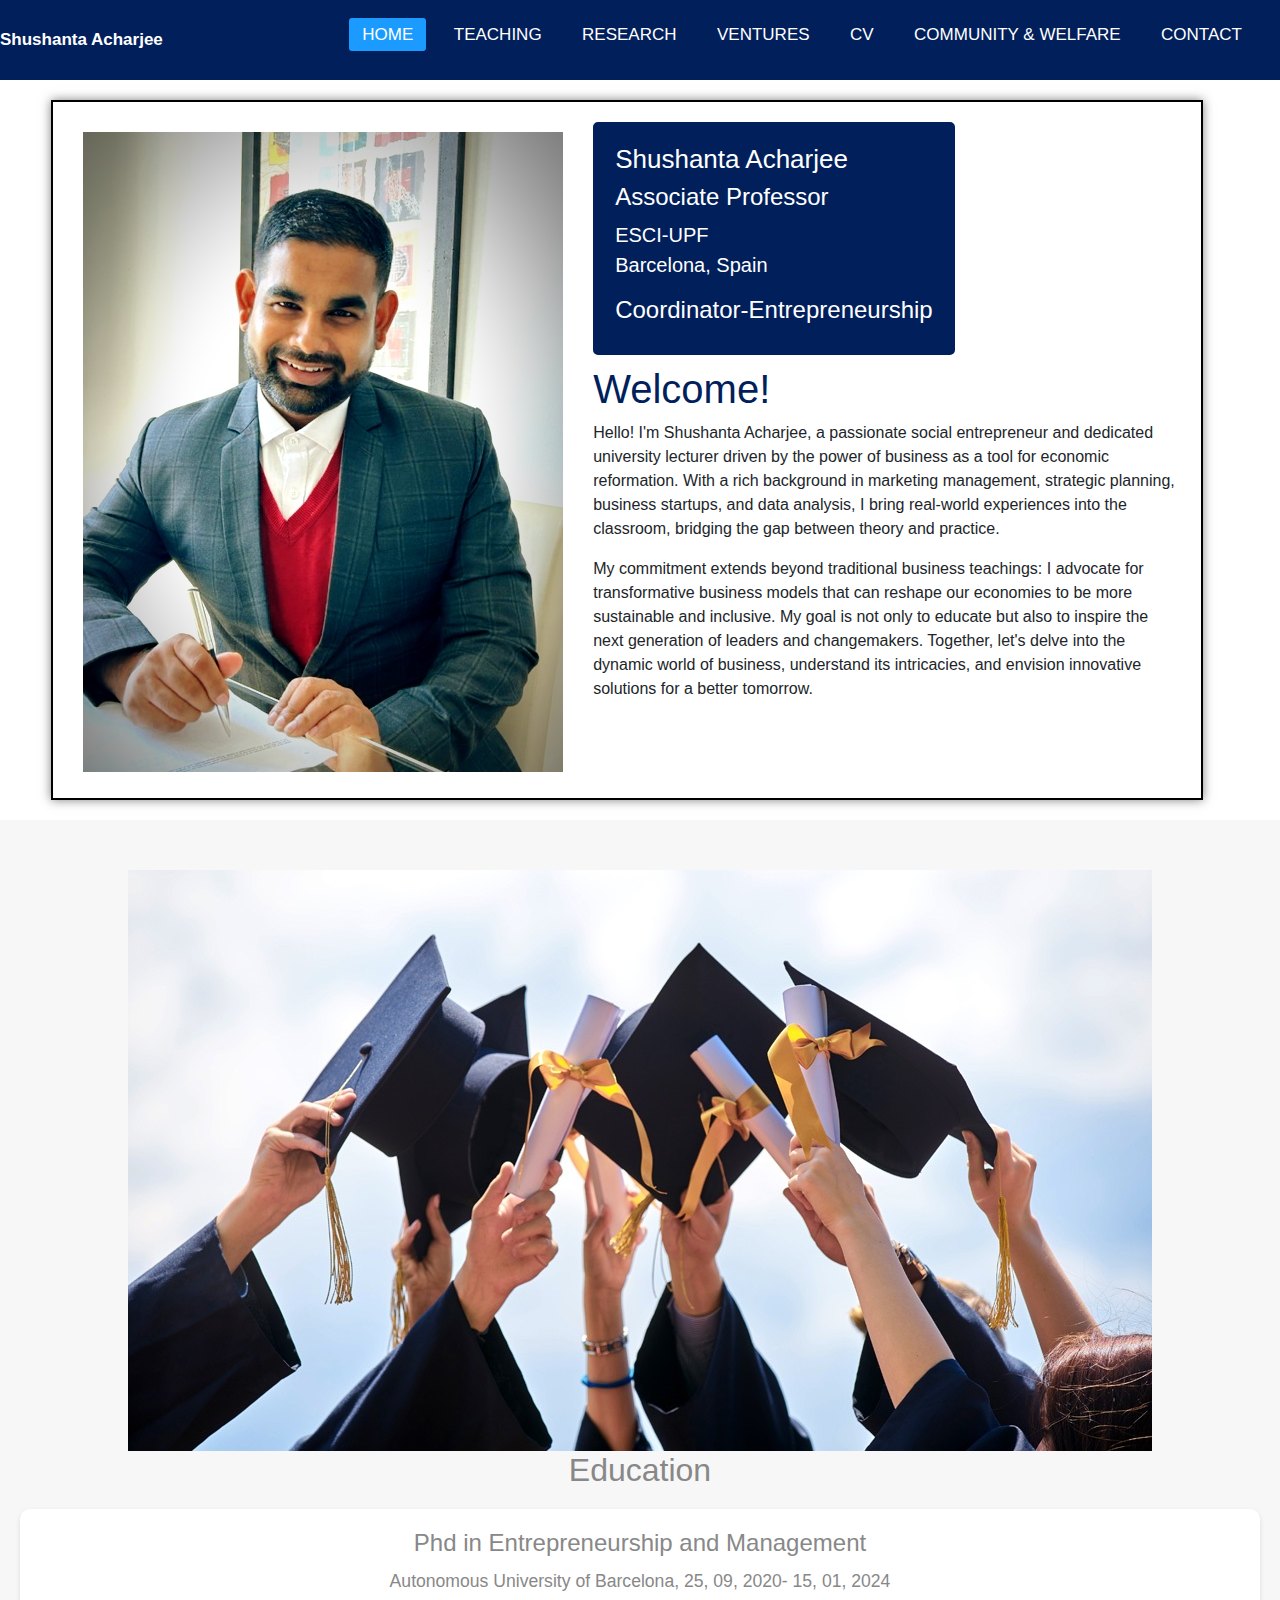
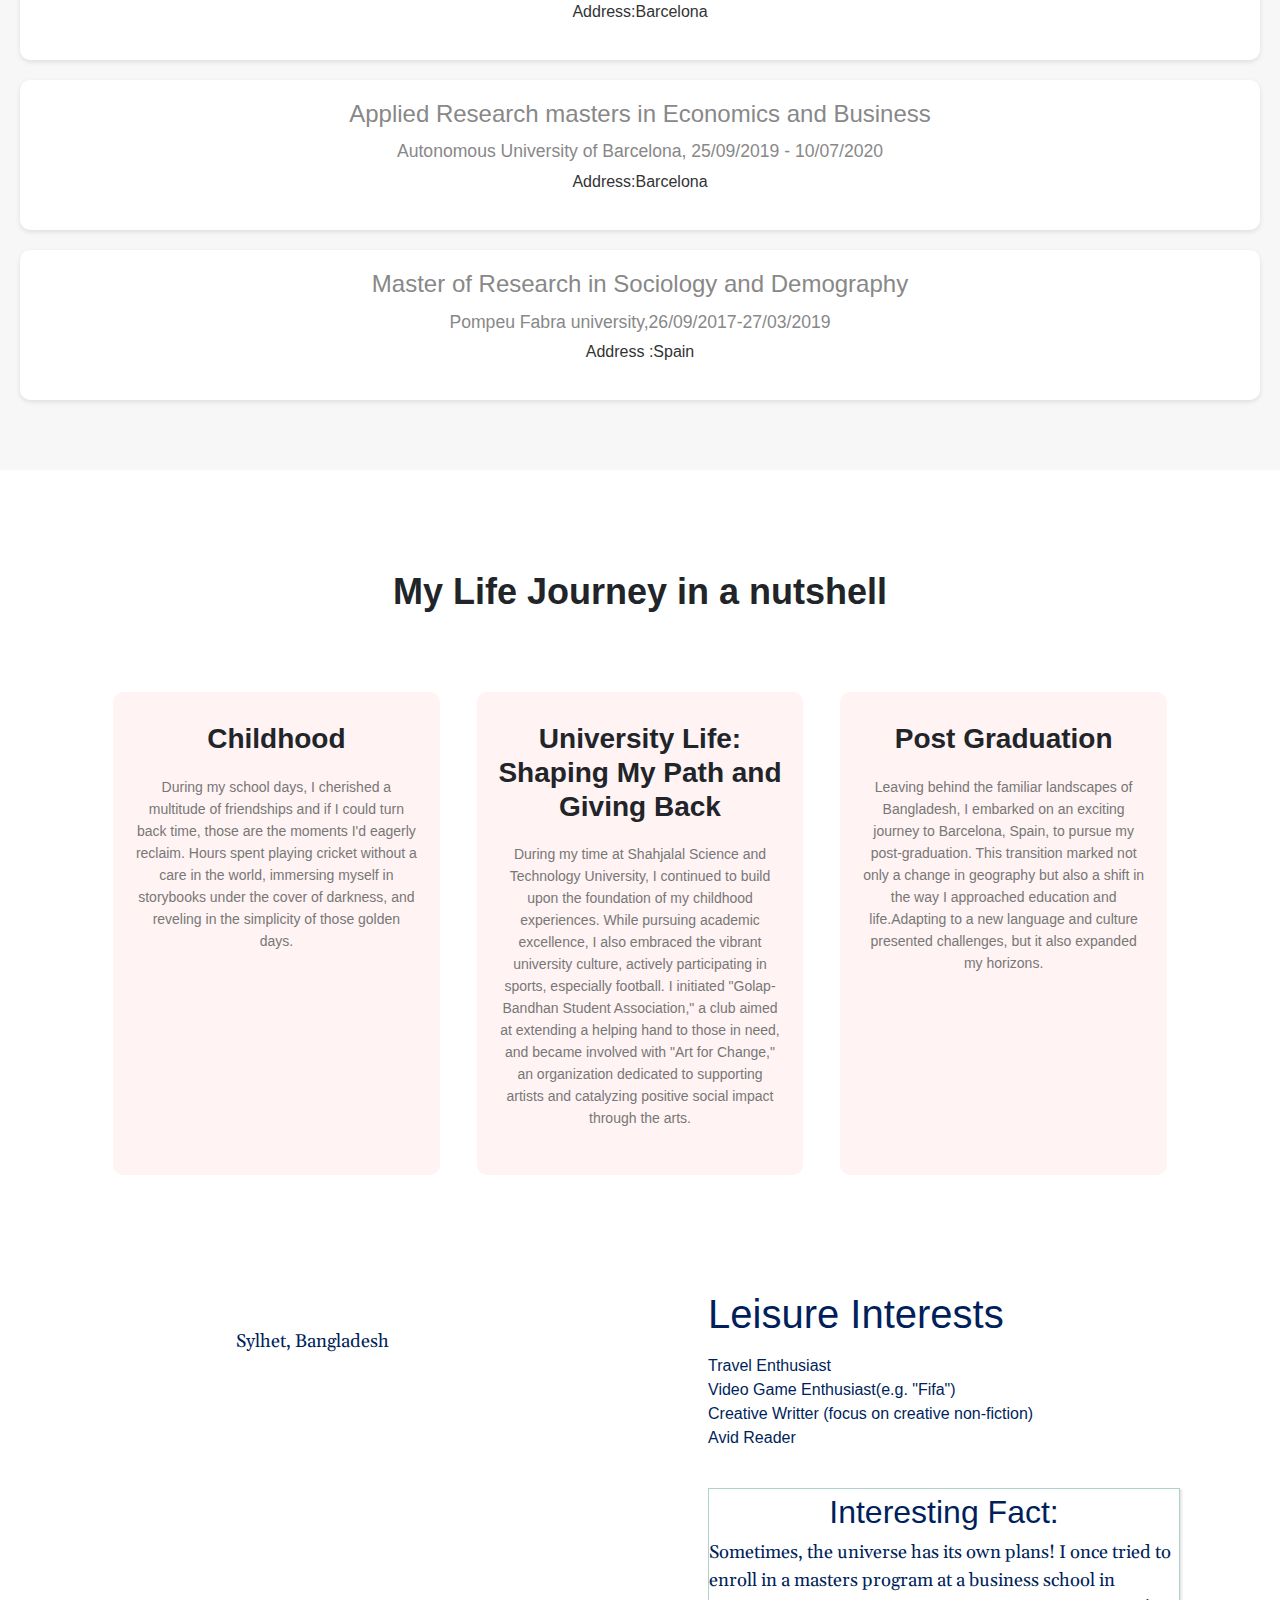
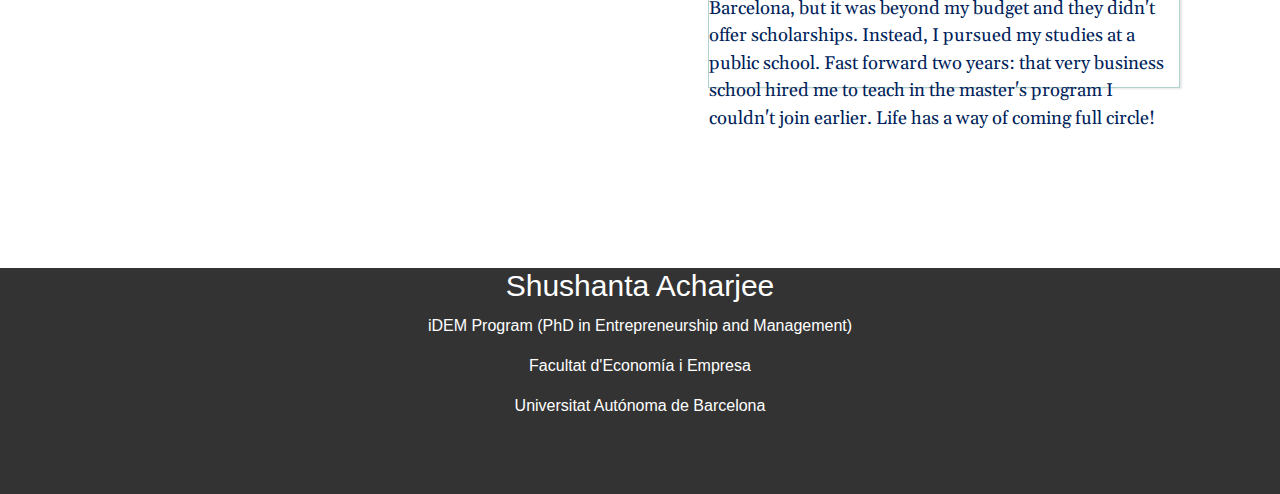
==== commit 9a9c2dbd: "Update index.html" ====
--- a/index.html
+++ b/index.html
@@ -39,11 +39,11 @@
       <div class="background-text">
         <div class="intro-box">
           <h1>Shushanta Acharjee</h1>
-          <div class="intro-box1">  <h2>Lecturer</h2>
-            <p>Lecturer and Area Coordinator- ESCI-UPF<br>Barcelona, Spain</p></div>
+          <div class="intro-box1">  <h2>Associate   Professor</h2>
+            <p> ESCI-UPF<br>Barcelona, Spain</p></div>
             <div class="intro-box2">
-              <h2>Adjunct Lecturer</h2>
-            <p>Pompeu Fabra University<br>Barcelona, Spain</p>
+              <h2>Coordinator-Entrepreneurship</h2>
+            
             </div>
         
         </div>
@@ -67,10 +67,10 @@
           <div class="education-details">
             <h2>Education</h2>
             <div class="education-item">
-                <h3>PhD candidate(Entrepreneurship and Management)</h3>
-                <p class="education-details">Autonomous University of Barcelona, 25/09/2020 - Current</p>
+                <h3>Phd in Entrepreneurship and Management</h3>
+                <p class="education-details">Autonomous University of Barcelona, 25, 09, 2020- 15, 01, 2024</p>
                 <p class="education-description">Address:Barcelona</Address></p>
-                <p>Expected Completion: September,2023</p>
+                
               </div>
             <div class="education-item">
               <h3>Applied Research masters in Economics and Business</h3>
@@ -147,7 +147,7 @@
     </section>
   <footer>
     <div>
-        <h1>Shushanta Acharjee (Ph.D. Candidate)</h1>
+        <h1>Shushanta Acharjee </h1>
         <div class="footer-text">
             <p>iDEM Program (PhD in Entrepreneurship and Management)</p>
             <p>Facultat d'Economía i Empresa</p>  
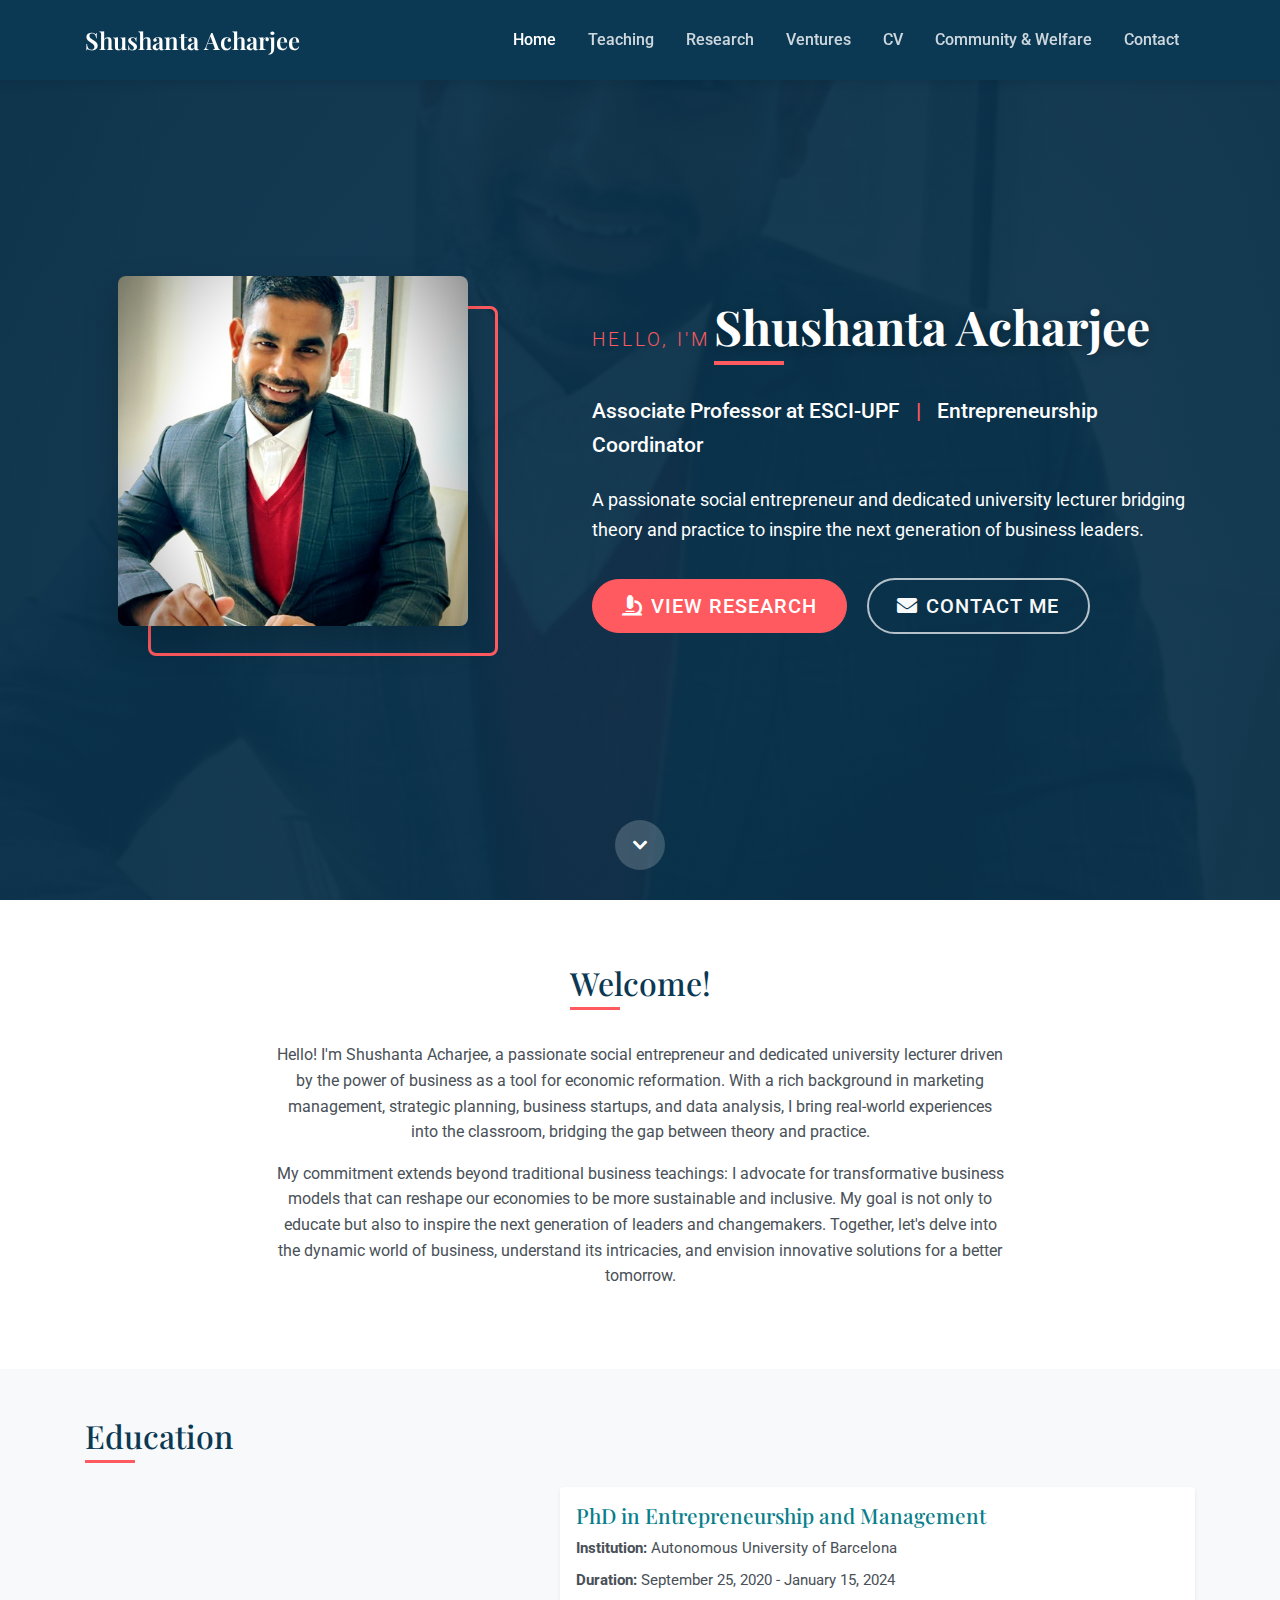
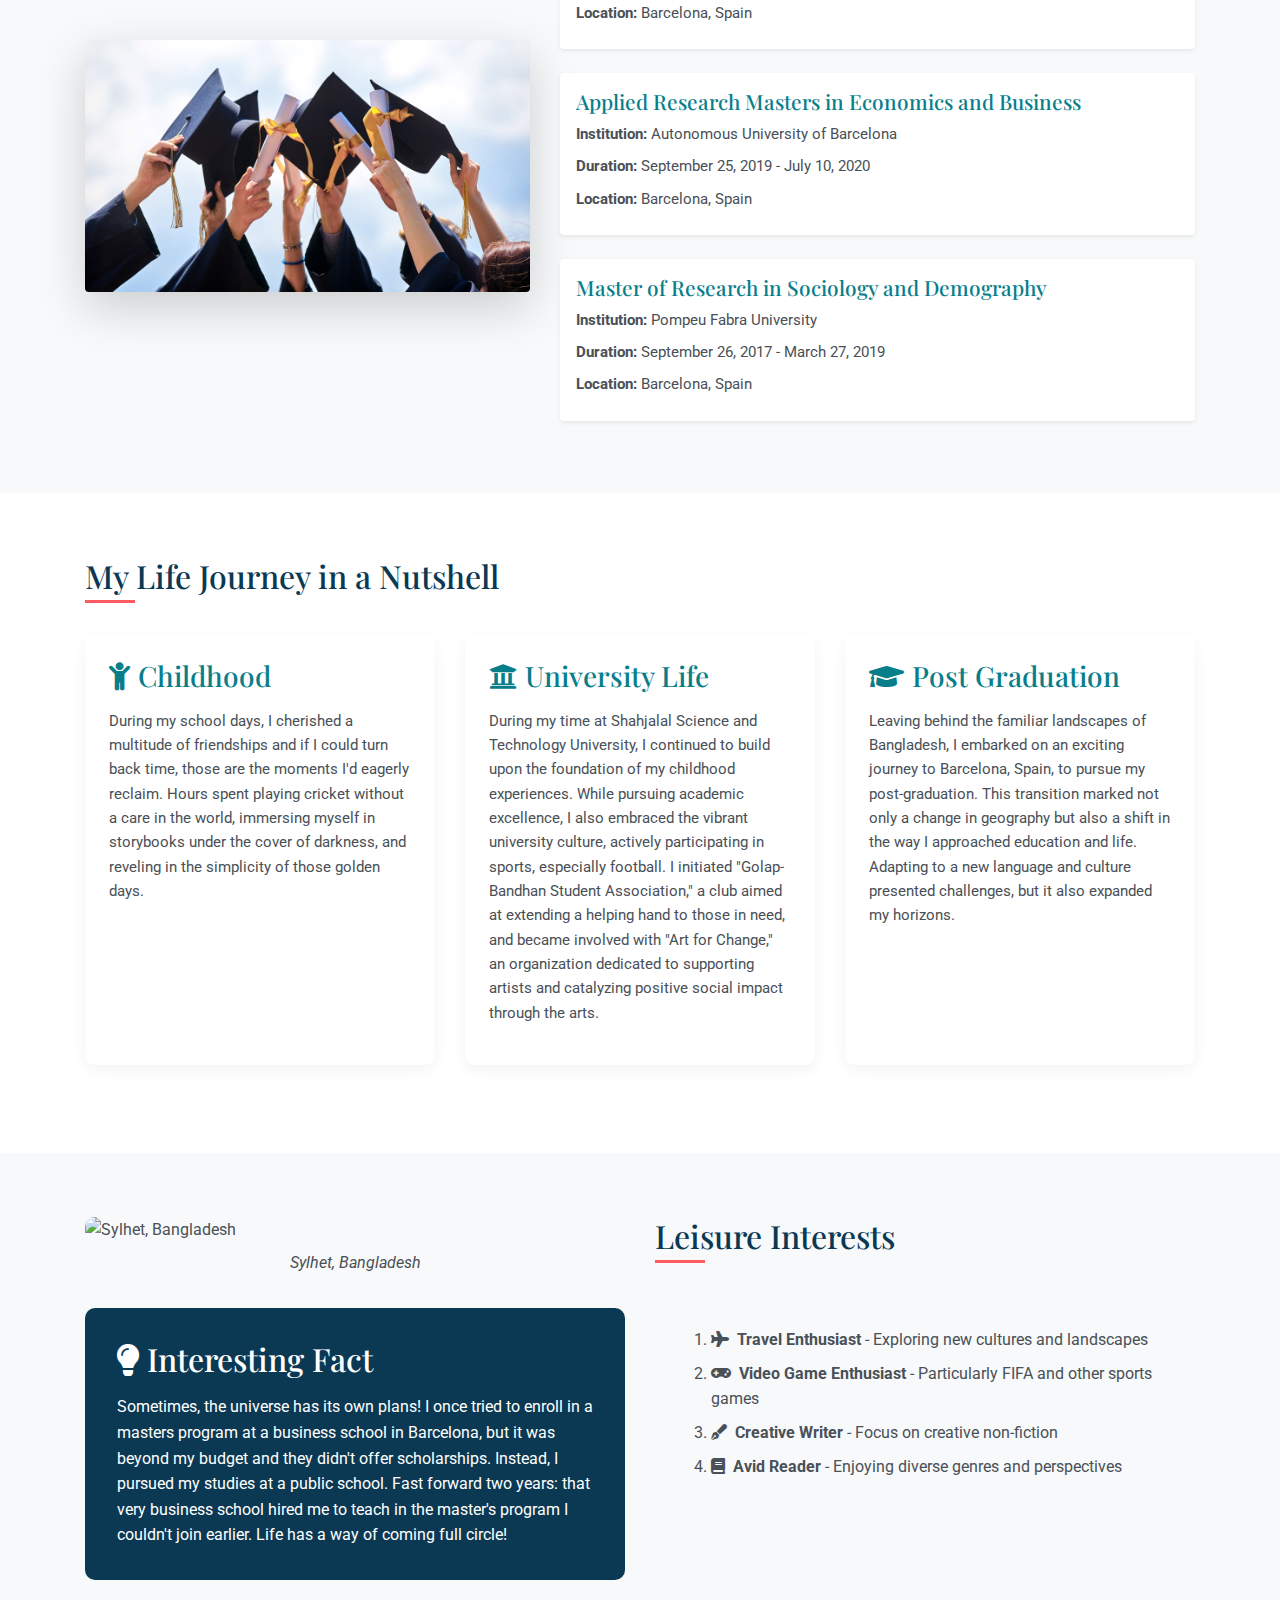
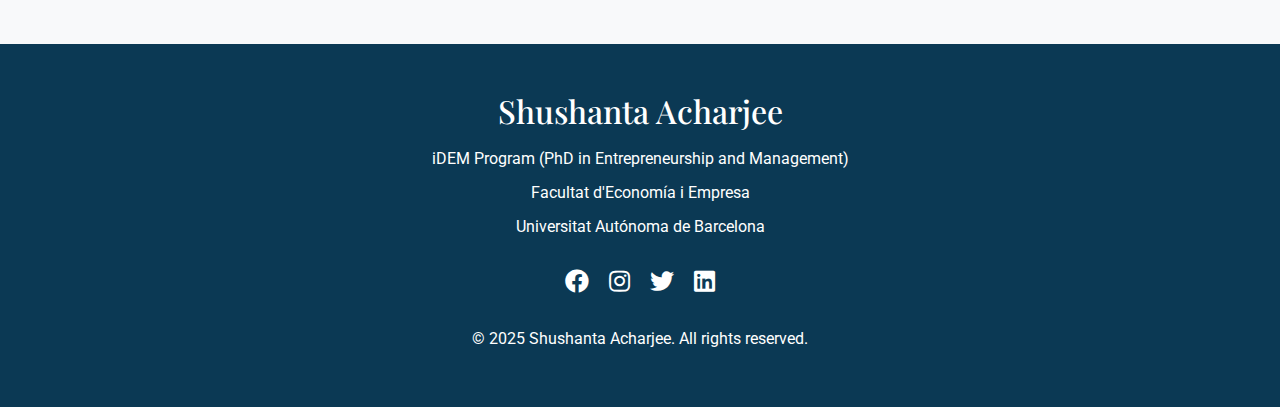
==== commit 8047984f: "Update index.html" ====
--- a/index.html
+++ b/index.html
@@ -3,166 +3,780 @@
 <head>
     <meta charset="UTF-8">
     <meta name="viewport" content="width=device-width, initial-scale=1.0">
-    <title>Shushanta Acharjee</title>
-    <link rel="stylesheet" href="https://stackpath.bootstrapcdn.com/bootstrap/4.5.2/css/bootstrap.min.css">
-    <link rel="stylesheet" href="style.css">
+    <title>Shushanta Acharjee | Associate Professor</title>
+    <link rel="stylesheet" href="https://cdnjs.cloudflare.com/ajax/libs/bootstrap/4.6.0/css/bootstrap.min.css">
+    <link rel="stylesheet" href="https://cdnjs.cloudflare.com/ajax/libs/font-awesome/5.15.4/css/all.min.css">
     <link rel="preconnect" href="https://fonts.googleapis.com">
     <link rel="preconnect" href="https://fonts.gstatic.com" crossorigin>
-    <link href="https://fonts.googleapis.com/css2?family=Bona+Nova:ital@1&family=Gelasio:ital,wght@1,600&display=swap" rel="stylesheet">
-<link rel="stylesheet" href="https://cdn.jsdelivr.net/npm/bootstrap@4.4.1/dist/css/bootstrap.min.css" integrity="sha384-Vkoo8x4CGsO3+Hhxv8T/Q5PaXtkKtu6ug5TOeNV6gBiFeWPGFN9MuhOf23Q9Ifjh" crossorigin="anonymous">
-    <script src="https://kit.fontawesome.com/71258d5dfb.js" crossorigin="anonymous"></script>
+    <link href="https://fonts.googleapis.com/css2?family=Roboto:wght@300;400;500;700&family=Playfair+Display:wght@400;500;600;700&display=swap" rel="stylesheet">
+    <style>
+        :root {
+            --primary-color: #0b3954;
+            --secondary-color: #087E8B;
+            --accent-color: #FF5A5F;
+            --light-color: #f8f9fa;
+            --dark-color: #343a40;
+            --text-color: #495057;
+            --bg-color: #ffffff;
+        }
+        
+        body {
+            font-family: 'Roboto', sans-serif;
+            color: var(--text-color);
+            background-color: var(--bg-color);
+            line-height: 1.6;
+        }
+        
+        h1, h2, h3, h4, h5, h6 {
+            font-family: 'Playfair Display', serif;
+            color: var(--primary-color);
+        }
+        
+        .navbar {
+            background-color: var(--primary-color);
+            padding: 1rem 2rem;
+            box-shadow: 0 2px 10px rgba(0,0,0,0.1);
+        }
+        
+        .navbar-brand {
+            font-family: 'Playfair Display', serif;
+            font-weight: 600;
+            color: white !important;
+            font-size: 1.5rem;
+        }
+        
+        .navbar-nav .nav-link {
+            color: rgba(255,255,255,0.8) !important;
+            font-weight: 500;
+            margin: 0 0.5rem;
+            transition: color 0.3s ease;
+        }
+        
+        .navbar-nav .nav-link:hover, 
+        .navbar-nav .nav-link.active {
+            color: white !important;
+        }
+        
+        .navbar-toggler {
+            border-color: rgba(255,255,255,0.5);
+        }
+        
+        .navbar-toggler-icon {
+            background-image: url("data:image/svg+xml,%3csvg xmlns='http://www.w3.org/2000/svg' width='30' height='30' viewBox='0 0 30 30'%3e%3cpath stroke='rgba(255, 255, 255, 0.8)' stroke-linecap='round' stroke-miterlimit='10' stroke-width='2' d='M4 7h22M4 15h22M4 23h22'/%3e%3c/svg%3e");
+        }
+        
+        .hero-section {
+            background: linear-gradient(rgba(11, 57, 84, 0.7), rgba(11, 57, 84, 0.7)), url('/api/placeholder/1200/600') center/cover no-repeat;
+            color: white;
+            padding: 7rem 0;
+            text-align: center;
+            margin-bottom: 3rem;
+        }
+        
+        .hero-section h1 {
+            font-size: 3rem;
+            font-weight: 700;
+            color: white;
+            margin-bottom: 1rem;
+        }
+        
+        .hero-section h2 {
+            font-size: 1.8rem;
+            font-weight: 600;
+            color: white;
+            margin-bottom: 1.5rem;
+        }
+        
+        .hero-section p {
+            font-size: 1.1rem;
+            max-width: 800px;
+            margin: 0 auto 1.5rem;
+        }
+        
+        .profile-image {
+            width: 200px;
+            height: 200px;
+            border-radius: 50%;
+            object-fit: cover;
+            border: 5px solid white;
+            box-shadow: 0 5px 15px rgba(0,0,0,0.2);
+            margin-bottom: 2rem;
+        }
+        
+        .section-title {
+            position: relative;
+            display: inline-block;
+            margin-bottom: 2rem;
+            padding-bottom: 0.5rem;
+        }
+        
+        .section-title::after {
+            content: '';
+            position: absolute;
+            bottom: 0;
+            left: 0;
+            width: 50px;
+            height: 3px;
+            background-color: var(--accent-color);
+        }
+        
+        .section-container {
+            padding: 4rem 0;
+        }
+        
+        .section-container:nth-child(even) {
+            background-color: #f8f9fa;
+        }
+        
+        .education-card {
+            background-color: white;
+            border-radius: 10px;
+            box-shadow: 0 5px 15px rgba(0,0,0,0.05);
+            padding: 1.5rem;
+            margin-bottom: 1.5rem;
+            transition: transform 0.3s ease;
+        }
+        
+        .education-card:hover {
+            transform: translateY(-5px);
+        }
+        
+        .education-card h3 {
+            font-size: 1.3rem;
+            color: var(--secondary-color);
+            margin-bottom: 0.5rem;
+        }
+        
+        .education-card p {
+            margin-bottom: 0.5rem;
+            font-size: 0.95rem;
+        }
+        
+        .journey-card {
+            background-color: white;
+            border-radius: 10px;
+            box-shadow: 0 5px 15px rgba(0,0,0,0.05);
+            padding: 1.5rem;
+            height: 100%;
+            transition: transform 0.3s ease;
+        }
+        
+        .journey-card:hover {
+            transform: translateY(-5px);
+        }
+        
+        .journey-card h3 {
+            color: var(--secondary-color);
+            margin-bottom: 1rem;
+        }
+        
+        .journey-card p {
+            font-size: 0.95rem;
+        }
+        
+        .leisure-interests {
+            background-color: var(--light-color);
+            padding: 2rem;
+            border-radius: 10px;
+            margin-bottom: 2rem;
+        }
+        
+        .leisure-interests ol {
+            padding-left: 1.5rem;
+        }
+        
+        .leisure-interests li {
+            margin-bottom: 0.5rem;
+        }
+        
+        .fact-box {
+            background-color: var(--primary-color);
+            color: white;
+            padding: 2rem;
+            border-radius: 10px;
+        }
+        
+        .fact-box h2 {
+            color: white;
+            margin-bottom: 1rem;
+        }
+        
+        .fact-box p {
+            margin-bottom: 0;
+        }
+        
+        .place-image {
+            width: 100%;
+            height: 300px;
+            object-fit: cover;
+            border-radius: 10px;
+            margin-bottom: 0.5rem;
+        }
+        
+        .image-caption {
+            text-align: center;
+            font-style: italic;
+            margin-bottom: 2rem;
+        }
+        
+        footer {
+            background-color: var(--primary-color);
+            color: white;
+            padding: 3rem 0;
+            text-align: center;
+        }
+        
+        footer h2 {
+            color: white;
+            margin-bottom: 1rem;
+        }
+        
+        footer p {
+            margin-bottom: 0.5rem;
+        }
+        
+        .social-icons {
+            margin-top: 1.5rem;
+        }
+        
+        .social-icons a {
+            color: white;
+            font-size: 1.5rem;
+            margin: 0 0.5rem;
+            transition: color 0.3s ease;
+        }
+        
+        .social-icons a:hover {
+            color: var(--accent-color);
+        }
+        
+        .btn-primary {
+            background-color: var(--accent-color);
+            border-color: var(--accent-color);
+            padding: 0.5rem 1.5rem;
+            border-radius: 50px;
+            font-weight: 500;
+            transition: all 0.3s ease;
+        }
+        
+        .btn-primary:hover {
+            background-color: #e64b50;
+            border-color: #e64b50;
+            transform: translateY(-2px);
+        }
+        
+        @media (max-width: 767.98px) {
+            .hero-section {
+                padding: 5rem 0;
+            }
+            
+            .hero-section h1 {
+                font-size: 2.5rem;
+            }
+            
+            .hero-section h2 {
+                font-size: 1.5rem;
+            }
+            
+            .profile-image {
+                width: 150px;
+                height: 150px;
+            }
+        }
+    </style>
 </head>
 <body>
+    <!-- Navigation -->
+    <nav class="navbar navbar-expand-lg navbar-dark fixed-top">
+        <div class="container">
+            <a class="navbar-brand" href="#">Shushanta Acharjee</a>
+            <button class="navbar-toggler" type="button" data-toggle="collapse" data-target="#navbarNav" aria-controls="navbarNav" aria-expanded="false" aria-label="Toggle navigation">
+                <span class="navbar-toggler-icon"></span>
+            </button>
+            <div class="collapse navbar-collapse" id="navbarNav">
+                <ul class="navbar-nav ml-auto">
+                    <li class="nav-item">
+                        <a class="nav-link active" href="#">Home</a>
+                    </li>
+                    <li class="nav-item">
+                        <a class="nav-link" href="teaching.html">Teaching</a>
+                    </li>
+                    <li class="nav-item">
+                        <a class="nav-link" href="research.html">Research</a>
+                    </li>
+                    <li class="nav-item">
+                        <a class="nav-link" href="venture.html">Ventures</a>
+                    </li>
+                    <li class="nav-item">
+                        <a class="nav-link" href="cv.html">CV</a>
+                    </li>
+                    <li class="nav-item">
+                        <a class="nav-link" href="community.html">Community & Welfare</a>
+                    </li>
+                    <li class="nav-item">
+                        <a class="nav-link" href="contact.html">Contact</a>
+                    </li>
+                </ul>
+            </div>
+        </div>
+    </nav>
 
-     <nav>
-         <input type="checkbox" id="check">
-            <label for="check" class="checkbtn">
-                <i class="fas fa-bars"></i>
-            </label>
-        <label class="logo">Shushanta Acharjee</label>
-        <ul>
-            <li><a class="active" href="#">HOME</a></li>
-            <li><a href="teaching.html">TEACHING</a></li>
-            <li><a href="research.html">RESEARCH</a></li>
-            <li><a href="venture.html">VENTURES</a></li>
-            <li><a href="cv.html">CV</a></li>
-            <li><a href="community.html">COMMUNITY & WELFARE </a></li>
-            <li><a href="contact.html">CONTACT</a></li>
-        </ul>
-    </nav>
-    <section class="background-section">
-      
-      <div class="background-image">
-        
-      <img src="IMG_20230826_015116_767.jpg" >
+    <!-- Hero Section -->
+<!-- Hero Section with Parallax Effect -->
+<section class="hero-section">
+  <div class="hero-background"></div>
+  <div class="container hero-container">
+      <div class="row align-items-center">
+          <div class="col-lg-5 text-center text-lg-left mb-5 mb-lg-0">
+              <div class="profile-image-container">
+                  <img src="IMG_20230826_015116_767.jpg" alt="Shushanta Acharjee" class="profile-image">
+                  <div class="profile-accent"></div>
+              </div>
+          </div>
+          <div class="col-lg-7 text-center text-lg-left">
+              <div class="hero-text-container">
+                  <span class="hero-greeting">Hello, I'm</span>
+                  <h1 class="hero-title">Shushanta Acharjee</h1>
+                  <div class="hero-roles">
+                      <span class="hero-role">Associate Professor at ESCI-UPF</span>
+                      <span class="hero-role-divider">|</span>
+                      <span class="hero-role">Entrepreneurship Coordinator</span>
+                  </div>
+                  <p class="hero-description">A passionate social entrepreneur and dedicated university lecturer bridging theory and practice to inspire the next generation of business leaders.</p>
+                  <div class="hero-cta">
+                      <a href="research.html" class="btn btn-primary btn-lg mr-3">
+                          <i class="fas fa-microscope mr-2"></i>View Research
+                      </a>
+                      <a href="contact.html" class="btn btn-outline-light btn-lg">
+                          <i class="fas fa-envelope mr-2"></i>Contact Me
+                      </a>
+                  </div>
+              </div>
+          </div>
+      </div>
+  </div>
+  <div class="hero-scroll-indicator">
+      <a href="#about" class="scroll-down">
+          <i class="fas fa-chevron-down"></i>
+      </a>
+  </div>
+</section>
+
+<style>
+  /* Enhanced Hero Section Styles */
+  .hero-section {
+      position: relative;
+      min-height: 100vh;
+      display: flex;
+      align-items: center;
+      padding: 7rem 0 5rem;
+      overflow: hidden;
+      margin-bottom: 0;
+  }
+  
+  .hero-background {
+      position: absolute;
+      top: 0;
+      left: 0;
+      width: 100%;
+      height: 100%;
+      background: linear-gradient(135deg, rgba(8, 28, 48, 0.9), rgba(8, 28, 48, 0.8)), 
+                  url('IMG_20230826_015116_767.jpg') center/cover no-repeat fixed;
+      z-index: -1;
+  }
+  
+  .hero-container {
+      position: relative;
+      z-index: 2;
+  }
+  
+  .profile-image-container {
+      position: relative;
+      width: 380px;
+      height: 380px;
+      margin: 0 auto;
+  }
+  
+  .profile-image {
+      width: 350px;
+      height: 350px;
+      border-radius: 8px;
+      object-fit: cover;
+      border: none;
+      box-shadow: 0 15px 35px rgba(0,0,0,0.2);
+      position: relative;
+      z-index: 2;
+      transition: all 0.5s ease;
+  }
+  
+  .profile-accent {
+      position: absolute;
+      width: 350px;
+      height: 350px;
+      border-radius: 8px;
+      border: 3px solid var(--accent-color);
+      top: 30px;
+      left: 30px;
+      z-index: 1;
+      transition: all 0.5s ease;
+  }
+  
+  .profile-image-container:hover .profile-image {
+      transform: translate(10px, 10px);
+  }
+  
+  .profile-image-container:hover .profile-accent {
+      transform: translate(-10px, -10px);
+  }
+  
+  .hero-text-container {
+      color: white;
+      padding-left: 2rem;
+  }
+  
+  .hero-greeting {
+      display: inline-block;
+      font-size: 1.2rem;
+      font-weight: 300;
+      text-transform: uppercase;
+      letter-spacing: 3px;
+      color: var(--accent-color);
+      margin-bottom: 0.5rem;
+  }
+  
+  .hero-title {
+      font-size: 3.5rem;
+      font-weight: 700;
+      margin-bottom: 1rem;
+      color: white;
+      text-shadow: 0 2px 10px rgba(0,0,0,0.3);
+      position: relative;
+      display: inline-block;
+  }
+  
+  .hero-title::after {
+      content: '';
+      position: absolute;
+      bottom: -10px;
+      left: 0;
+      width: 70px;
+      height: 4px;
+      background-color: var(--accent-color);
+  }
+  
+  .hero-roles {
+      font-size: 1.3rem;
+      font-weight: 500;
+      margin-bottom: 1.5rem;
+      margin-top: 1.5rem;
+  }
+  
+  .hero-role-divider {
+      margin: 0 0.7rem;
+      color: var(--accent-color);
+  }
+  
+  .hero-description {
+      font-size: 1.1rem;
+      max-width: 600px;
+      margin-bottom: 2rem;
+      line-height: 1.7;
+  }
+  
+  .hero-cta {
+      margin-top: 2rem;
+  }
+  
+  .btn-primary {
+      background-color: var(--accent-color);
+      border-color: var(--accent-color);
+      padding: 0.7rem 1.8rem;
+      font-weight: 500;
+      text-transform: uppercase;
+      letter-spacing: 1px;
+      transition: all 0.3s ease;
+      border-radius: 30px;
+  }
+  
+  .btn-primary:hover {
+      background-color: white;
+      border-color: white;
+      color: var(--primary-color);
+      transform: translateY(-3px);
+      box-shadow: 0 5px 15px rgba(0,0,0,0.2);
+  }
+  
+  .btn-outline-light {
+      border: 2px solid rgba(255,255,255,0.7);
+      padding: 0.7rem 1.8rem;
+      font-weight: 500;
+      text-transform: uppercase;
+      letter-spacing: 1px;
+      transition: all 0.3s ease;
+      border-radius: 30px;
+  }
+  
+  .btn-outline-light:hover {
+      background-color: white;
+      color: var(--primary-color);
+      transform: translateY(-3px);
+      box-shadow: 0 5px 15px rgba(0,0,0,0.2);
+  }
+  
+  .hero-scroll-indicator {
+      position: absolute;
+      bottom: 30px;
+      left: 50%;
+      transform: translateX(-50%);
+      text-align: center;
+      z-index: 3;
+  }
+  
+  .scroll-down {
+      display: flex;
+      justify-content: center;
+      align-items: center;
+      width: 50px;
+      height: 50px;
+      background-color: rgba(255,255,255,0.1);
+      border-radius: 50%;
+      color: white;
+      text-decoration: none;
+      animation: bounce 2s infinite;
+      transition: all 0.3s ease;
+  }
+  
+  .scroll-down:hover {
+      background-color: var(--accent-color);
+      color: white;
+  }
+  
+  @keyframes bounce {
+      0%, 20%, 50%, 80%, 100% {
+          transform: translateY(0);
+      }
+      40% {
+          transform: translateY(-10px);
+      }
+      60% {
+          transform: translateY(-5px);
+      }
+  }
+  
+  @media (max-width: 991.98px) {
+      .hero-section {
+          padding: 7rem 0 4rem;
+      }
+      
+      .hero-text-container {
+          padding-left: 0;
+          text-align: center;
+      }
+      
+      .hero-title {
+          font-size: 2.8rem;
+      }
+      
+      .hero-title::after {
+          left: 50%;
+          transform: translateX(-50%);
+      }
+      
+      .profile-image-container {
+          width: 320px;
+          height: 320px;
+      }
+      
+      .profile-image {
+          width: 300px;
+          height: 300px;
+      }
+      
+      .profile-accent {
+          width: 300px;
+          height: 300px;
+          top: 20px;
+          left: 20px;
+      }
+  }
+  
+  @media (max-width: 575.98px) {
+      .hero-section {
+          padding: 6rem 0 3rem;
+      }
+      
+      .hero-title {
+          font-size: 2.2rem;
+      }
+      
+      .hero-roles {
+          font-size: 1.1rem;
+          flex-direction: column;
+      }
+      
+      .hero-role-divider {
+          display: none;
+      }
+      
+      .hero-description {
+          font-size: 1rem;
+      }
+      
+      .hero-cta {
+          display: flex;
+          flex-direction: column;
+          align-items: center;
+      }
+      
+      .btn-lg {
+          margin-right: 0 !important;
+          margin-bottom: 1rem;
+          width: 100%;
+          max-width: 250px;
+      }
+      
+      .profile-image-container {
+          width: 280px;
+          height: 280px;
+      }
+      
+      .profile-image {
+          width: 260px;
+          height: 260px;
+      }
+      
+      .profile-accent {
+          width: 260px;
+          height: 260px;
+          top: 20px;
+          left: 20px;
+      }
+  }
+</style>
+  <div class="hero-scroll-indicator">
+      <a href="#about" class="scroll-down">
+          <i class="fas fa-chevron-down"></i>
+      </a>
+  </div>
+</section>
+    <!-- About Section -->
+    <section class="section-container">
+        <div class="container">
+            <div class="row justify-content-center">
+                <div class="col-lg-8 text-center">
+                    <h2 class="section-title">Welcome!</h2>
+                    <p>Hello! I'm Shushanta Acharjee, a passionate social entrepreneur and dedicated university lecturer driven by the power of business as a tool for economic reformation. With a rich background in marketing management, strategic planning, business startups, and data analysis, I bring real-world experiences into the classroom, bridging the gap between theory and practice.</p>
+                    <p>My commitment extends beyond traditional business teachings: I advocate for transformative business models that can reshape our economies to be more sustainable and inclusive. My goal is not only to educate but also to inspire the next generation of leaders and changemakers. Together, let's delve into the dynamic world of business, understand its intricacies, and envision innovative solutions for a better tomorrow.</p>
+                </div>
+            </div>
+        </div>
+    </section>
+
+   <!-- Education Section -->
+<section class="section-container bg-light py-5">
+  <div class="container">
+    <h2 class="section-title text-center mb-4">Education</h2>
+    <div class="row">
+      <div class="col-lg-5 col-md-6 mb-4 mb-md-0 d-flex justify-content-center align-items-center">
+        <img src="Graduation-061021.jpg" alt="Graduation" class="img-fluid rounded shadow-lg">
+      </div>
+      <div class="col-lg-7 col-md-6">
+        <div class="education-card mb-4 p-3 bg-white rounded shadow-sm">
+          <h3>PhD in Entrepreneurship and Management</h3>
+          <p><strong>Institution:</strong> Autonomous University of Barcelona</p>
+          <p><strong>Duration:</strong> September 25, 2020 - January 15, 2024</p>
+          <p><strong>Location:</strong> Barcelona, Spain</p>
+        </div>
+        <div class="education-card mb-4 p-3 bg-white rounded shadow-sm">
+          <h3>Applied Research Masters in Economics and Business</h3>
+          <p><strong>Institution:</strong> Autonomous University of Barcelona</p>
+          <p><strong>Duration:</strong> September 25, 2019 - July 10, 2020</p>
+          <p><strong>Location:</strong> Barcelona, Spain</p>
+        </div>
+        <div class="education-card p-3 bg-white rounded shadow-sm">
+          <h3>Master of Research in Sociology and Demography</h3>
+          <p><strong>Institution:</strong> Pompeu Fabra University</p>
+          <p><strong>Duration:</strong> September 26, 2017 - March 27, 2019</p>
+          <p><strong>Location:</strong> Barcelona, Spain</p>
+        </div>
+      </div>
     </div>
-      <div class="background-text">
-        <div class="intro-box">
-          <h1>Shushanta Acharjee</h1>
-          <div class="intro-box1">  <h2>Associate   Professor</h2>
-            <p> ESCI-UPF<br>Barcelona, Spain</p></div>
-            <div class="intro-box2">
-              <h2>Coordinator-Entrepreneurship</h2>
-            
-            </div>
-        
-        </div>
-    </div>
-        <h1> <span>Welcome!</span> </h1>
-        <p>Hello! I'm Shushanta Acharjee, a passionate social entrepreneur and dedicated university lecturer driven by the power of business as a tool for economic reformation. With a rich background in marketing management, strategic planning, business startups, and data analysis, I bring real-world experiences into the classroom, bridging the gap between theory and practice.
-</p> <p>
-          My commitment extends beyond traditional business teachings: I advocate for transformative business models that can reshape our economies to be more sustainable and inclusive. My goal is not only to educate but also to inspire the next generation of leaders and changemakers. Together, let's delve into the dynamic world of business, understand its intricacies, and envision innovative solutions for a better tomorrow.</p>
-        
-    </section>
-     <section class="about">
-      
-      
-    
-    <section class="education-section">
-        <div class="education-content">
-          <div class="education-image">
-            
-            <img src="Graduation-061021.jpg" class="img-fluid" alt="Responsive image">
-          </div>
-          <div class="education-details">
-            <h2>Education</h2>
-            <div class="education-item">
-                <h3>Phd in Entrepreneurship and Management</h3>
-                <p class="education-details">Autonomous University of Barcelona, 25, 09, 2020- 15, 01, 2024</p>
-                <p class="education-description">Address:Barcelona</Address></p>
-                
-              </div>
-            <div class="education-item">
-              <h3>Applied Research masters in Economics and Business</h3>
-              <p class="education-details">Autonomous University of Barcelona, 25/09/2019 - 10/07/2020</p>
-              <p class="education-description">Address:Barcelona</p>
-            </div>
-            <div class="education-item">
-              <h3>Master of Research in Sociology and Demography</h3>
-              <p class="education-details">Pompeu Fabra university,26/09/2017-27/03/2019</p>
-              <p class="education-description">Address :Spain</p>
-            </div>
-          </div>
-        </div>
-      </section>
-     <section class="course">
-        <h1>My Life Journey in a nutshell</h1>
-        <p></p>
-  
-        <div class="row">
-          <div class="course-col">
-            <h3>Childhood</h3>
-            <p>During my school days, I cherished a multitude of friendships and if I could turn back time, those are the moments I'd eagerly reclaim. Hours spent playing cricket without a care in the world, immersing myself in storybooks under the cover of darkness, and reveling in the simplicity of those golden days.</p>
-          </div>
-          <div class="course-col">
-            <h3>University Life: Shaping My Path and Giving Back</h3>
-            <p>During my time at Shahjalal Science and Technology University, I continued to build upon the foundation of my childhood experiences. While pursuing academic excellence, I also embraced the vibrant university culture, actively participating in sports, especially football. I initiated "Golap-Bandhan Student Association," a club aimed at extending a helping hand to those in need, and became involved with "Art for Change," an organization dedicated to supporting artists and catalyzing positive social impact through the arts.</p>
-          </div>
-          <div class="course-col">
-            <h3>Post Graduation</h3>
-            <p>Leaving behind the familiar landscapes of Bangladesh, I embarked on an exciting journey to Barcelona, Spain, to pursue my post-graduation. This transition marked not only a change in geography but also a shift in the way I approached education and life.Adapting to a new language and culture presented challenges, but it also expanded my horizons.</p>
-          </div>
-        </div>
-    </section>   
-      <section class="section1">
-        <div class="leisure-image">
-                    <figure>
-            <img src="istockphoto-1483304260-612x612.jpg" alt="">
-            <figcaption>Sylhet, Bangladesh </figcaption>
-        </figure>
-        </div>
-       
-        
-        <div class="leisure-interest">
-            <div class="container">
-                <div class="row">
-                  <div class="leisure-list">
-                    <h1>Leisure Interests</h1>
-                    <p>
-                      <ol>
-                        <li>Travel Enthusiast</li>
-                        <li>Video Game Enthusiast(e.g. "Fifa")</li>
-                        <li>Creative Writter (focus on creative non-fiction)</li>
-
-                        <li>Avid Reader</li>
-                    </ol>
-                    </p>
-                    
-                  
-                  </div>
-                    
+  </div>
+</section>
+    <!-- Life Journey Section -->
+    <section class="section-container">
+        <div class="container">
+            <h2 class="section-title text-center">My Life Journey in a Nutshell</h2>
+            <div class="row">
+                <div class="col-md-4 mb-4">
+                    <div class="journey-card">
+                        <h3><i class="fas fa-child mr-2"></i>Childhood</h3>
+                        <p>During my school days, I cherished a multitude of friendships and if I could turn back time, those are the moments I'd eagerly reclaim. Hours spent playing cricket without a care in the world, immersing myself in storybooks under the cover of darkness, and reveling in the simplicity of those golden days.</p>
+                    </div>
                 </div>
-                <div class="row">
-                    <div class="interesting-fact">
-                        <h2>Interesting Fact:</h2>
-                        <p>
-
-Sometimes, the universe has its own plans!
-I once tried to enroll in a masters program at a business school in Barcelona, but it was beyond my budget and they didn't offer scholarships. Instead, I pursued my studies at a public school. Fast forward two years: that very business school hired me to teach in the master's program I couldn't join earlier. Life has a way of coming full circle!</p>
+                <div class="col-md-4 mb-4">
+                    <div class="journey-card">
+                        <h3><i class="fas fa-university mr-2"></i>University Life</h3>
+                        <p>During my time at Shahjalal Science and Technology University, I continued to build upon the foundation of my childhood experiences. While pursuing academic excellence, I also embraced the vibrant university culture, actively participating in sports, especially football. I initiated "Golap-Bandhan Student Association," a club aimed at extending a helping hand to those in need, and became involved with "Art for Change," an organization dedicated to supporting artists and catalyzing positive social impact through the arts.</p>
+                    </div>
+                </div>
+                <div class="col-md-4 mb-4">
+                    <div class="journey-card">
+                        <h3><i class="fas fa-graduation-cap mr-2"></i>Post Graduation</h3>
+                        <p>Leaving behind the familiar landscapes of Bangladesh, I embarked on an exciting journey to Barcelona, Spain, to pursue my post-graduation. This transition marked not only a change in geography but also a shift in the way I approached education and life. Adapting to a new language and culture presented challenges, but it also expanded my horizons.</p>
                     </div>
                 </div>
             </div>
         </div>
+    </section>
 
+    <!-- Leisure Interests Section -->
+    <section class="section-container bg-light">
+        <div class="container">
+            <div class="row">
+                <div class="col-md-6 mb-4 mb-md-0">
+                    <img src="istockphoto-1483304260-612x612.jpg" alt="Sylhet, Bangladesh" class="place-image">
+                    <p class="image-caption">Sylhet, Bangladesh</p>
+                    
+                    <div class="fact-box">
+                        <h2><i class="fas fa-lightbulb mr-2"></i>Interesting Fact</h2>
+                        <p>Sometimes, the universe has its own plans! I once tried to enroll in a masters program at a business school in Barcelona, but it was beyond my budget and they didn't offer scholarships. Instead, I pursued my studies at a public school. Fast forward two years: that very business school hired me to teach in the master's program I couldn't join earlier. Life has a way of coming full circle!</p>
+                    </div>
+                </div>
+                <div class="col-md-6">
+                    <h2 class="section-title">Leisure Interests</h2>
+                    <div class="leisure-interests">
+                        <ol>
+                            <li><i class="fas fa-plane mr-2"></i><strong>Travel Enthusiast</strong> - Exploring new cultures and landscapes</li>
+                            <li><i class="fas fa-gamepad mr-2"></i><strong>Video Game Enthusiast</strong> - Particularly FIFA and other sports games</li>
+                            <li><i class="fas fa-pen-fancy mr-2"></i><strong>Creative Writer</strong> - Focus on creative non-fiction</li>
+                            <li><i class="fas fa-book mr-2"></i><strong>Avid Reader</strong> - Enjoying diverse genres and perspectives</li>
+                        </ol>
+                    </div>
+                </div>
+            </div>
+        </div>
     </section>
-  <footer>
-    <div>
-        <h1>Shushanta Acharjee </h1>
-        <div class="footer-text">
+
+    <!-- Footer -->
+    <footer>
+        <div class="container">
+            <h2>Shushanta Acharjee</h2>
             <p>iDEM Program (PhD in Entrepreneurship and Management)</p>
-            <p>Facultat d'Economía i Empresa</p>  
-            <p>Universitat Autónoma de Barcelona</p> 
-            <p></p>
+            <p>Facultat d'Economía i Empresa</p>
+            <p>Universitat Autónoma de Barcelona</p>
+            <div class="social-icons">
+                <a href="https://www.facebook.com/susanto.acharjee" target="_blank"><i class="fab fa-facebook"></i></a>
+                <a href="#" target="_blank"><i class="fab fa-instagram"></i></a>
+                <a href="https://twitter.com/shushantaA60070?t=M2-MYhTbvVpZzKh-IruY0Q&s=08" target="_blank"><i class="fab fa-twitter"></i></a>
+                <a href="https://www.linkedin.com/in/shushanta-acharjee-47b461118/" target="_blank"><i class="fab fa-linkedin"></i></a>
+            </div>
+            <p class="mt-4">&copy; 2025 Shushanta Acharjee. All rights reserved.</p>
         </div>
-        <div class="footer-icon">
-            <a href="https://www.facebook.com/susanto.acharjee"><i class="fab fa-facebook"></i></a>
-            <a href="#"><i class="fab fa-instagram"></i></a>
-            <a href="https://twitter.com/shushantaA60070?t=M2-MYhTbvVpZzKh-IruY0Q&s=08"><i class="fab fa-twitter"></i></a>
-            <a href="https://www.linkedin.com/in/shushanta-acharjee-47b461118/"><i class="fab fa-linkedin"></i></a>
-        </div>
-    </div>
-</footer>
+    </footer>
 
-      
+    <script src="https://cdnjs.cloudflare.com/ajax/libs/jquery/3.5.1/jquery.min.js"></script>
+    <script src="https://cdnjs.cloudflare.com/ajax/libs/popper.js/1.16.1/umd/popper.min.js"></script>
+    <script src="https://cdnjs.cloudflare.com/ajax/libs/bootstrap/4.6.0/js/bootstrap.min.js"></script>
 </body>
 </html>
